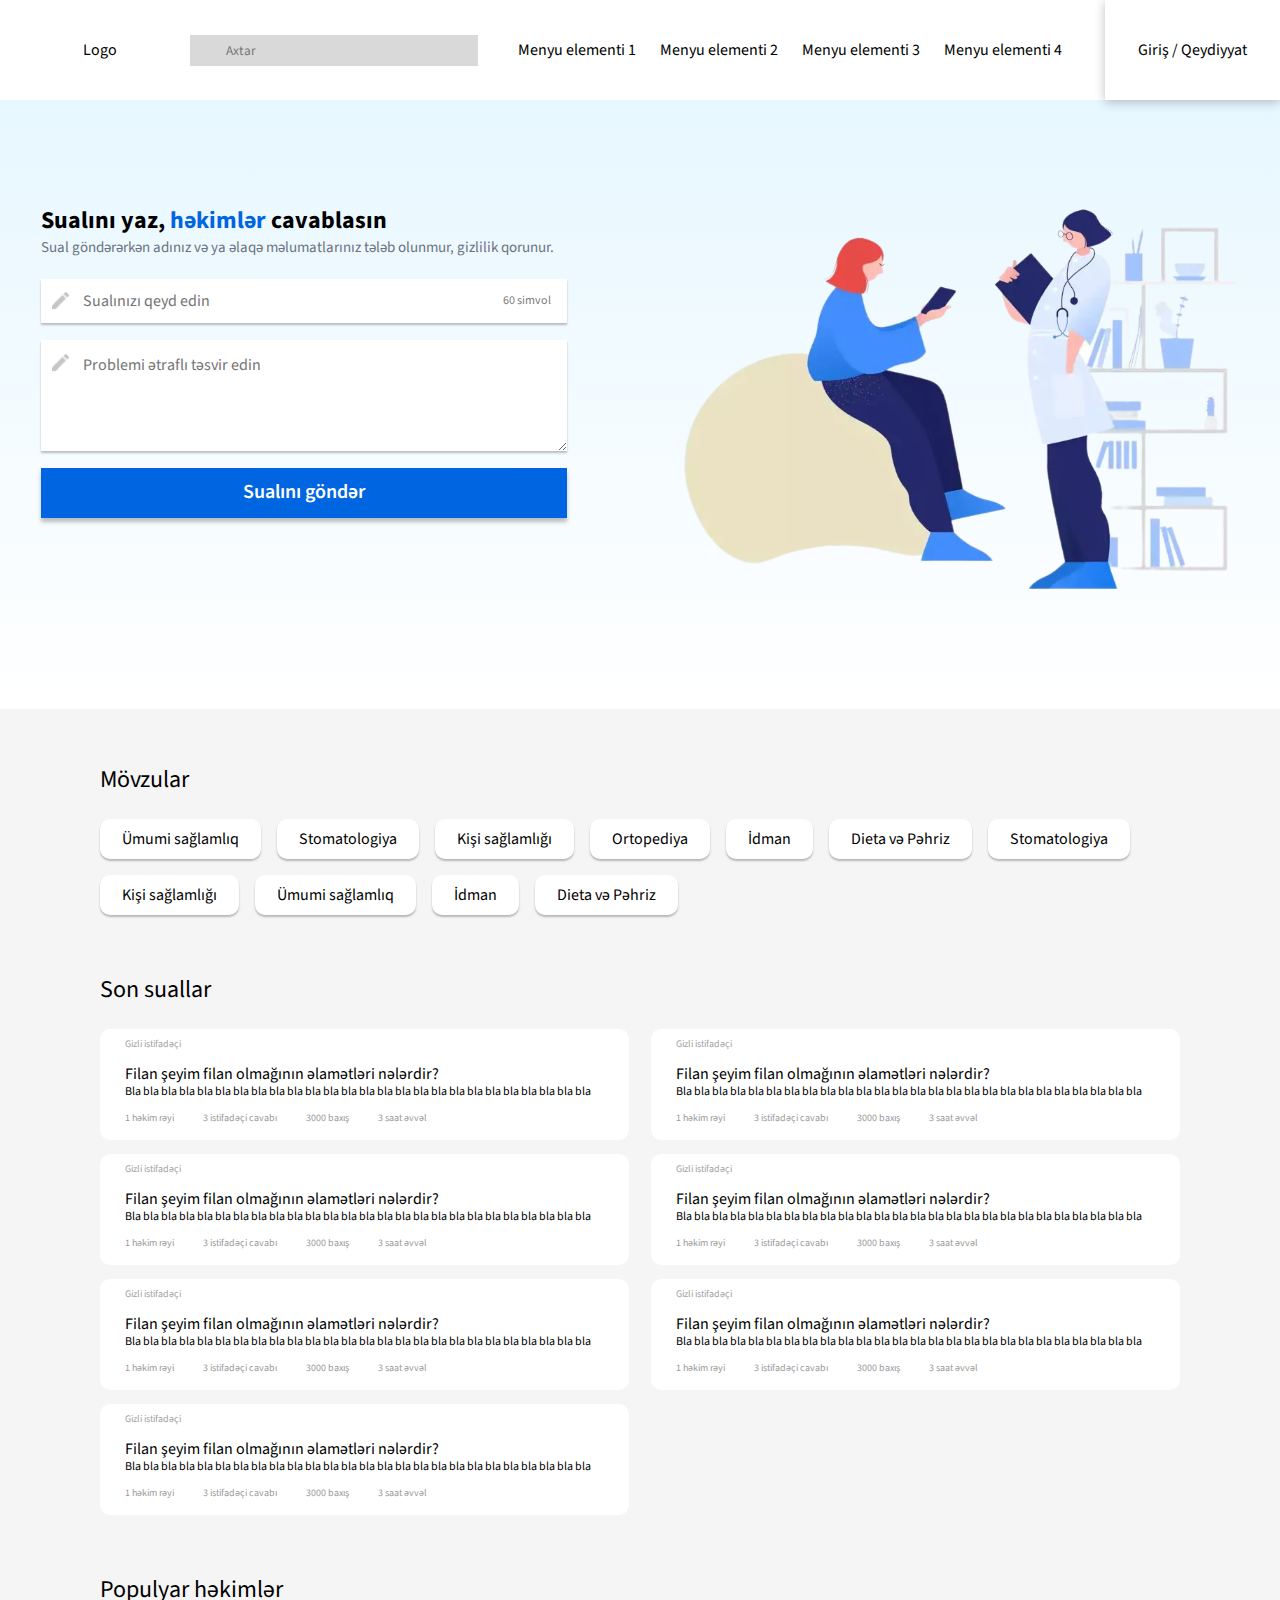
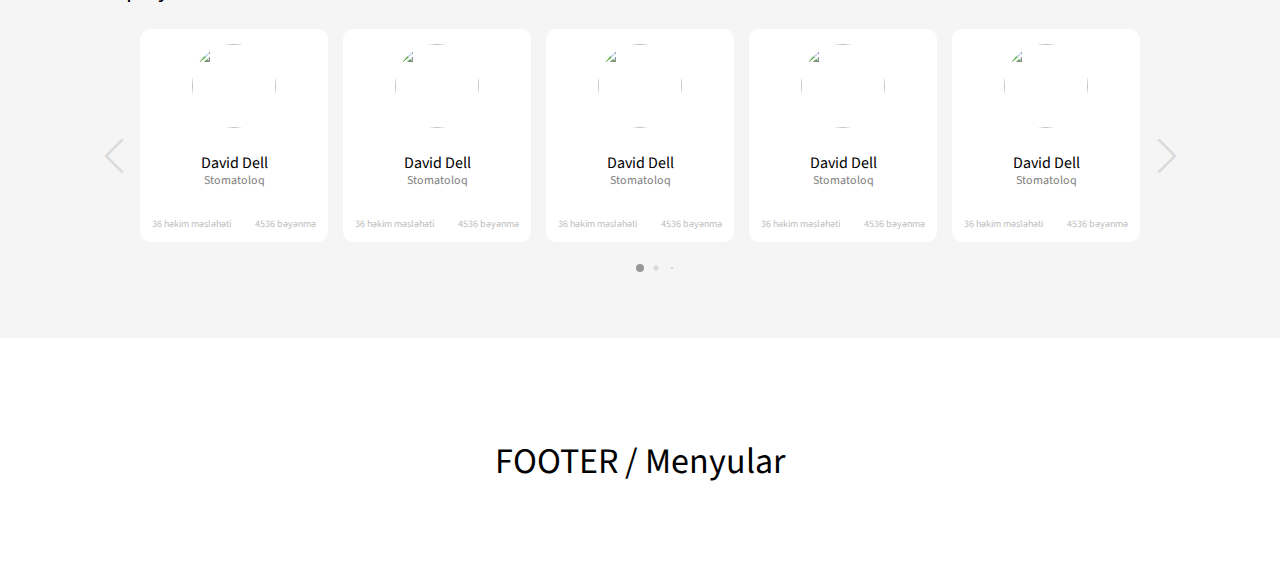
==== index.html @ e26870c1 "Create" ====
<!doctype html>
<html lang="az">
<head>
    <meta charset="UTF-8">
    <meta name="viewport"
          content="width=device-width, user-scalable=no, initial-scale=1.0, maximum-scale=1.0, minimum-scale=1.0">
    <meta http-equiv="X-UA-Compatible" content="ie=edge">
    <title>eHekim -Home Page</title>
    <link rel="stylesheet" href="/css/swiper-bundle.min.css">
    <link rel="stylesheet" href="/css/style.css">
</head>
<body>


<header>
    <div class="left">
        <div class="logo">Logo</div>
        <input type="search" placeholder="Axtar" >

        <div class="links">
            <a href="#">Menyu elementi 1</a>
            <a href="#">Menyu elementi 2</a>
            <a href="#">Menyu elementi 3</a>
            <a href="#">Menyu elementi 4</a>
        </div>



    </div>
    <div class="right">

        <a href="#">Giriş / Qeydiyyat</a>


    </div>

</header>
<main>
<div class="left">
    <div class="text">
        <h2>Sualını yaz, <span> həkimlər </span>
        cavablasın </h2>
        <p>Sual göndərərkən adınız və ya əlaqə məlumatlarınız tələb olunmur, gizlilik qorunur.</p>




</div>

        <form action="#" method="post">
            <input type="text"  placeholder="Sualınızı qeyd edin">
            <span>60 simvol</span>
            <div class="img">
                <img src="./img/pen.png" alt="pen" class="pen" >
            </div>

            <textarea placeholder="Problemi ətraflı təsvir edin"></textarea>
            <div class="img-text">
                <img src="./img/pen.png" alt="pen" class="pen" >
            </div>

            <input type="submit" value="Sualını göndər" >

        </form>



</div>

<div class="right">
    <img src="/img/cover.svg" alt="Background" >
</div>

</main>
<section>
    <article class="themes">
    <h5>Mövzular</h5>

    <div class="tags">
        <a href="#" class="tag">Ümumi sağlamlıq</a>
        <a href="#" class="tag">Stomatologiya</a>
        <a href="#" class="tag">Kişi sağlamlığı</a>
        <a href="#" class="tag">Ortopediya</a>
        <a href="#" class="tag">İdman</a>
        <a href="#" class="tag">Dieta və Pəhriz</a>
        <a href="#" class="tag">Stomatologiya</a>
        <a href="#" class="tag">Kişi sağlamlığı</a>
        <a href="#" class="tag">Ümumi sağlamlıq</a>
        <a href="#" class="tag">İdman</a>
        <a href="#" class="tag">Dieta və Pəhriz</a>

    </div>








    </article>
    <article class="final-questions">
        <h5>Son suallar</h5>
        <div class="question-carts">
    <div class="question-cart">
        <div class="author">
            Gizli istifadəçi
        </div>
        <a href="#" class="body">
            <h4>Filan şeyim filan olmağının əlamətləri nələrdir?</h4>
            <p>Bla bla bla bla bla bla bla bla bla bla bla bla bla bla bla bla bla bla bla bla bla bla bla bla bla bla</p>
        </a>
        <div class="footer">
            <span>1 həkim rəyi</span>
            <span>3 istifadəçi cavabı</span>
            <span>3000 baxış</span>
            <span>3 saat əvvəl</span>
        </div>


    </div>

            <div class="question-cart">
                <div class="author">
                    Gizli istifadəçi
                </div>
                <a href="#" class="body">
                    <h4>Filan şeyim filan olmağının əlamətləri nələrdir?</h4>
                    <p>Bla bla bla bla bla bla bla bla bla bla bla bla bla bla bla bla bla bla bla bla bla bla bla bla bla bla</p>
                </a>
                <div class="footer">
                    <span>1 həkim rəyi</span>
                    <span>3 istifadəçi cavabı</span>
                    <span>3000 baxış</span>
                    <span>3 saat əvvəl</span>
                </div>


            </div>
            <div class="question-cart">
                <div class="author">
                    Gizli istifadəçi
                </div>
                <a href="#" class="body">
                    <h4>Filan şeyim filan olmağının əlamətləri nələrdir?</h4>
                    <p>Bla bla bla bla bla bla bla bla bla bla bla bla bla bla bla bla bla bla bla bla bla bla bla bla bla bla</p>
                </a>
                <div class="footer">
                    <span>1 həkim rəyi</span>
                    <span>3 istifadəçi cavabı</span>
                    <span>3000 baxış</span>
                    <span>3 saat əvvəl</span>
                </div>


            </div>
            <div class="question-cart">
                <div class="author">
                    Gizli istifadəçi
                </div>
                <a href="#" class="body">
                    <h4>Filan şeyim filan olmağının əlamətləri nələrdir?</h4>
                    <p>Bla bla bla bla bla bla bla bla bla bla bla bla bla bla bla bla bla bla bla bla bla bla bla bla bla bla</p>
                </a>
                <div class="footer">
                    <span>1 həkim rəyi</span>
                    <span>3 istifadəçi cavabı</span>
                    <span>3000 baxış</span>
                    <span>3 saat əvvəl</span>
                </div>


            </div>
            <div class="question-cart">
                <div class="author">
                    Gizli istifadəçi
                </div>
                <a href="#" class="body">
                    <h4>Filan şeyim filan olmağının əlamətləri nələrdir?</h4>
                    <p>Bla bla bla bla bla bla bla bla bla bla bla bla bla bla bla bla bla bla bla bla bla bla bla bla bla bla</p>
                </a>
                <div class="footer">
                    <span>1 həkim rəyi</span>
                    <span>3 istifadəçi cavabı</span>
                    <span>3000 baxış</span>
                    <span>3 saat əvvəl</span>
                </div>


            </div>
            <div class="question-cart">
                <div class="author">
                    Gizli istifadəçi
                </div>
                <a href="#" class="body">
                    <h4>Filan şeyim filan olmağının əlamətləri nələrdir?</h4>
                    <p>Bla bla bla bla bla bla bla bla bla bla bla bla bla bla bla bla bla bla bla bla bla bla bla bla bla bla</p>
                </a>
                <div class="footer">
                    <span>1 həkim rəyi</span>
                    <span>3 istifadəçi cavabı</span>
                    <span>3000 baxış</span>
                    <span>3 saat əvvəl</span>
                </div>


            </div>
            <div class="question-cart">
                <div class="author">
                    Gizli istifadəçi
                </div>
                <a href="#" class="body">
                    <h4>Filan şeyim filan olmağının əlamətləri nələrdir?</h4>
                    <p>Bla bla bla bla bla bla bla bla bla bla bla bla bla bla bla bla bla bla bla bla bla bla bla bla bla bla</p>
                </a>
                <div class="footer">
                    <span>1 həkim rəyi</span>
                    <span>3 istifadəçi cavabı</span>
                    <span>3000 baxış</span>
                    <span>3 saat əvvəl</span>
                </div>


            </div>
</div>





    </article>
    <article class="popular-doctors">
        <h5>Populyar həkimlər</h5>

        <div class="popular-doctors-items">

            <div class="slide-container swiper">
                <div class="slide-content">
                    <div class="card-wrapper swiper-wrapper">
                        <a href="#" class="card swiper-slide">
                            <div class="image-content">

                                <div class="card-image">
                                    <img src="https://hips.hearstapps.com/hmg-prod/images/portrait-of-a-happy-young-doctor-in-his-clinic-royalty-free-image-1661432441.jpg?crop=0.66698xw:1xh;center,top&resize=1200:*" alt="" class="card-img">
                                </div>
                            </div>

                            <div class="card-content">
                                <h2 class="name">David Dell</h2>
                                <p class="description">Stomatoloq</p>

                            </div>

                            <div class="card-footer">
                                <span>36 həkim məsləhəti</span>
                                <span>4536 bəyənmə</span>

                            </div>

                    </a>
                        <a href="#" class="card swiper-slide">
                            <div class="image-content">

                                <div class="card-image">
                                    <img src="https://hips.hearstapps.com/hmg-prod/images/portrait-of-a-happy-young-doctor-in-his-clinic-royalty-free-image-1661432441.jpg?crop=0.66698xw:1xh;center,top&resize=1200:*" alt="" class="card-img">
                                </div>
                            </div>

                            <div class="card-content">
                                <h2 class="name">David Dell</h2>
                                <p class="description">Stomatoloq</p>

                            </div>

                            <div class="card-footer">
                                <span>36 həkim məsləhəti</span>
                                <span>4536 bəyənmə</span>

                            </div>

                        </a>
                        <a href="#" class="card swiper-slide">
                            <div class="image-content">

                                <div class="card-image">
                                    <img src="https://hips.hearstapps.com/hmg-prod/images/portrait-of-a-happy-young-doctor-in-his-clinic-royalty-free-image-1661432441.jpg?crop=0.66698xw:1xh;center,top&resize=1200:*" alt="" class="card-img">
                                </div>
                            </div>

                            <div class="card-content">
                                <h2 class="name">David Dell</h2>
                                <p class="description">Stomatoloq</p>

                            </div>

                            <div class="card-footer">
                                <span>36 həkim məsləhəti</span>
                                <span>4536 bəyənmə</span>

                            </div>

                        </a>
                        <a href="#" class="card swiper-slide">
                            <div class="image-content">

                                <div class="card-image">
                                    <img src="https://hips.hearstapps.com/hmg-prod/images/portrait-of-a-happy-young-doctor-in-his-clinic-royalty-free-image-1661432441.jpg?crop=0.66698xw:1xh;center,top&resize=1200:*" alt="" class="card-img">
                                </div>
                            </div>

                            <div class="card-content">
                                <h2 class="name">David Dell</h2>
                                <p class="description">Stomatoloq</p>

                            </div>

                            <div class="card-footer">
                                <span>36 həkim məsləhəti</span>
                                <span>4536 bəyənmə</span>

                            </div>

                        </a>
                        <a href="#" class="card swiper-slide">
                            <div class="image-content">

                                <div class="card-image">
                                    <img src="https://hips.hearstapps.com/hmg-prod/images/portrait-of-a-happy-young-doctor-in-his-clinic-royalty-free-image-1661432441.jpg?crop=0.66698xw:1xh;center,top&resize=1200:*" alt="" class="card-img">
                                </div>
                            </div>

                            <div class="card-content">
                                <h2 class="name">David Dell</h2>
                                <p class="description">Stomatoloq</p>

                            </div>

                            <div class="card-footer">
                                <span>36 həkim məsləhəti</span>
                                <span>4536 bəyənmə</span>

                            </div>

                        </a>
                        <a href="#" class="card swiper-slide">
                            <div class="image-content">

                                <div class="card-image">
                                    <img src="https://hips.hearstapps.com/hmg-prod/images/portrait-of-a-happy-young-doctor-in-his-clinic-royalty-free-image-1661432441.jpg?crop=0.66698xw:1xh;center,top&resize=1200:*" alt="" class="card-img">
                                </div>
                            </div>

                            <div class="card-content">
                                <h2 class="name">David Dell</h2>
                                <p class="description">Stomatoloq</p>

                            </div>

                            <div class="card-footer">
                                <span>36 həkim məsləhəti</span>
                                <span>4536 bəyənmə</span>

                            </div>

                        </a>
                        <a href="#" class="card swiper-slide">
                            <div class="image-content">

                                <div class="card-image">
                                    <img src="https://hips.hearstapps.com/hmg-prod/images/portrait-of-a-happy-young-doctor-in-his-clinic-royalty-free-image-1661432441.jpg?crop=0.66698xw:1xh;center,top&resize=1200:*" alt="" class="card-img">
                                </div>
                            </div>

                            <div class="card-content">
                                <h2 class="name">David Dell</h2>
                                <p class="description">Stomatoloq</p>

                            </div>

                            <div class="card-footer">
                                <span>36 həkim məsləhəti</span>
                                <span>4536 bəyənmə</span>

                            </div>

                        </a>
                        <a href="#" class="card swiper-slide">
                            <div class="image-content">

                                <div class="card-image">
                                    <img src="https://hips.hearstapps.com/hmg-prod/images/portrait-of-a-happy-young-doctor-in-his-clinic-royalty-free-image-1661432441.jpg?crop=0.66698xw:1xh;center,top&resize=1200:*" alt="" class="card-img">
                                </div>
                            </div>

                            <div class="card-content">
                                <h2 class="name">David Dell</h2>
                                <p class="description">Stomatoloq</p>

                            </div>

                            <div class="card-footer">
                                <span>36 həkim məsləhəti</span>
                                <span>4536 bəyənmə</span>

                            </div>

                        </a>
                        <a href="#" class="card swiper-slide">
                            <div class="image-content">

                                <div class="card-image">
                                    <img src="https://hips.hearstapps.com/hmg-prod/images/portrait-of-a-happy-young-doctor-in-his-clinic-royalty-free-image-1661432441.jpg?crop=0.66698xw:1xh;center,top&resize=1200:*" alt="" class="card-img">
                                </div>
                            </div>

                            <div class="card-content">
                                <h2 class="name">David Dell</h2>
                                <p class="description">Stomatoloq</p>

                            </div>

                            <div class="card-footer">
                                <span>36 həkim məsləhəti</span>
                                <span>4536 bəyənmə</span>

                            </div>

                        </a>
                        <a href="#" class="card swiper-slide">
                            <div class="image-content">

                                <div class="card-image">
                                    <img src="https://hips.hearstapps.com/hmg-prod/images/portrait-of-a-happy-young-doctor-in-his-clinic-royalty-free-image-1661432441.jpg?crop=0.66698xw:1xh;center,top&resize=1200:*" alt="" class="card-img">
                                </div>
                            </div>

                            <div class="card-content">
                                <h2 class="name">David Dell</h2>
                                <p class="description">Stomatoloq</p>

                            </div>

                            <div class="card-footer">
                                <span>36 həkim məsləhəti</span>
                                <span>4536 bəyənmə</span>

                            </div>

                        </a>


                    </div>

                <div class="swiper-button-next swiper-navBtn"></div>
                <div class="swiper-button-prev swiper-navBtn"></div>
                <div class="swiper-pagination"></div>
            </div>




        </div>

        </div>

    </article>
</section>
<footer>
    <h2>FOOTER / Menyular</h2>
</footer>








<!-- Swiper JS -->
<script src="js/swiper-bundle.min.js"></script>
<!-- JavaScript -->
<script src="js/script.js"></script>
</body>
</html>
---- css/style.css ----
@import url('https://fonts.googleapis.com/css2?family=Source+Sans+Pro:wght@400;600;700&display=swap');

*{
  margin: 0;
  padding: 0;
  box-sizing: border-box;
  font-family: 'Source Sans Pro', sans-serif;
  border: none;
  outline: none;
  text-decoration: none;
}
body{
  background:#F5F5F5 ;
  width: 100%;
  height: 100%;
}

/*Header*/

header{
  height: 100px;

  background: #FFFFFF;
  box-shadow: 0px 2px 10px rgba(0, 0, 0, 0.25);
  width: 100%;
  display: flex;
  justify-content: space-between;
  align-items: center;
}

header .left{
  width: calc(100% - 175px);
  height: 100%;
  display: flex;
  padding-left:50px;
  gap: 40px;
  align-items: center;

}

header .left  .logo{
  width: 100px;
  height: 100%;
  display: flex;
  justify-content: center;
  align-items: center;
}

header .left  input {
  width: 288px;
  height: 31px;
  background: #D9D9D9;
  text-indent: 36px;
  outline: none;
}

header .left .links{
  display: flex;
  gap: 24px;
  height: 100%;
  align-items: center;
}
header .left .links a{
  font-style: normal;
  font-weight: 400;
  font-size: 16px;
  line-height: 20px;
  text-decoration: none;
  color: #000000;

}

header .right{
  background: #FFFFFF;
  box-shadow: 0px 2px 10px rgba(0, 0, 0, 0.25);
  height: 100%;
  display: flex;
  justify-content: center;
  align-items: center;
  width: 175px;
  padding: 20px;

}
header .right a{
  text-decoration: none;
  color: #000000;
}



/*********************  Home Page Start  *********************/



/* Coverr */

main{
  width: 100%;
  height: 609px;
  background: linear-gradient(180deg, #E7F7FF 0%, #FFFFFF 100%);
  display: flex;
  align-items: center;
  justify-content: center;
  flex-direction: row;
  gap: 110px;
}

main .left{
  height: 404px;
  display: flex;
  flex-direction: column;
  width: 526px;
}

main .left text h2{
  font-style: normal;
  font-weight: 700;
  font-size: 48px;
  line-height: 60px;
  color: #111827;
}

main .left .text h2 span{
  color: #0065E0;
}
main .left .text p{
  font-weight: 400;
  font-size: 15px;
  line-height: 19px;
  color: #6B7280;
}


main .left form{
  width: 100%;
  display: flex;
  flex-direction: column;
  gap: 17px;
  margin-top: 22px;
  position: relative;

}

main .left form input[type="text"]{
  box-shadow: 0px 2px 2px rgba(0, 0, 0, 0.25);
  outline: none;
  text-indent: 42px;
  height: 44px;
  position: relative;
  font-weight: 400;
  font-size: 16px;
  line-height: 20px;
}

main .left form input[type="text"]:placeholder-shown{
  font-weight: 400;
  font-size: 16px;
  line-height: 20px;
  color: #CECECE;
}

main .left form input[type="text"] + span{
  height: 44px;
  display: flex;
  align-items: center;
  position: absolute;
  font-weight: 400;
  font-size: 12px;
  line-height: 15px;
  color: #7A7A7A;
  right: 16px;
  top: 0px;


}


main .left form  .img{

  height: 44px;
  display: flex;
  align-items: center;
  position: absolute;
  left: 11px;
  top: 0px;

}main .left form  .img-text{

   height: 44px;
   display: flex;
   align-items: center;
   position: absolute;
   left: 11px;
   top: 62px;

 }



main .left form  img{

  width: 18px !important;
  height: 18px !important;


}


main .left form textarea{
  width: 100%;
  height: 111px;
  background: #FFFFFF;
  box-shadow: 0px 2px 2px rgba(0, 0, 0, 0.25);
  padding: 15px 42px;
  font-weight: 400;
  font-size: 16px;
  line-height: 20px;
}

main .left form textarea:placeholder-shown{
  font-weight: 400;
  font-size: 16px;
  line-height: 20px;
  color: #CECECE;
}

main .left form  input[type="submit"]{
  background: #0065E0;
  box-shadow: 0px 4px 4px rgba(0, 0, 0, 0.25);
  height: 50px;
  font-weight: 600;
  font-size: 20px;
  line-height: 25px;
  color: #FFFFFF;
  cursor: pointer;
}

main .left form  input[type="submit"]:hover{
  background: #054da5;

}




/*Sections*/

section{
  padding: 56px 100px;
  background: #F5F5F5;
  display: flex;
  flex-direction: column;
  gap: 60px;
}



/*Themes*/

section  article.themes {
  width: 100%;
  display: flex;
  flex-direction: column;
  gap: 24px;

}

section  article.themes h5{
  font-weight: 400;
  font-size: 24px;
  line-height: 30px;
  color: #000000;
}


section  article.themes .tags{
  width: 100%;
  display: flex;
  gap: 16px;
  flex-wrap: wrap;

}

section  article.themes .tags .tag{
  background: #FFFFFF;
  box-shadow: 0px 2px 2px rgba(0, 0, 0, 0.25);
  border-radius: 10px;
  display: flex;
  justify-content: center;
  align-items: center;
  font-weight: 400;
  font-size: 16px;
  line-height: 20px;
  color: #000000;
  padding: 10px 22px;
  cursor: pointer;
  text-decoration: none;
}


section  article.themes .tags .tag:hover{
  background: #f3f3f3;

}


/*Final questions*/

section  article.final-questions {
  width: 100%;
  display: flex;
  flex-direction: column;
  gap: 24px;


}

section  article.final-questions h5{
  font-weight: 400;
  font-size: 24px;
  line-height: 30px;
  color: #000000;
}

section  article.final-questions .question-carts{
  width: 100%;
  display: flex;
  flex-wrap: wrap;
  justify-content: space-between;
  gap: 14px;

}

section  article.final-questions .question-carts .question-cart{

  background: #FFFFFF;
  border-radius: 10px;
  width: 49%;
  padding: 9px 25px 15px 25px;
  display: flex;
  flex-direction: column;
  gap: 13px;
}

section  article.final-questions .question-carts .question-cart .author{
  font-weight: 400;
  font-size: 10px;
  line-height: 13px;
  color: #A2A2A2;
}
section  article.final-questions .question-carts .question-cart a{
  text-decoration: none;

}
section  article.final-questions .question-carts .question-cart a.body h4{
  font-weight: 400;
  font-size: 16px;
  line-height: 20px;
  color: #000000;
}

section  article.final-questions .question-carts .question-cart .body p{
  font-style: normal;
  font-weight: 400;
  font-size: 12px;
  line-height: 15px;
  color: #000000;

}

section  article.final-questions .question-carts .question-cart  .footer{
  display: flex;
  gap: 29px;
  width: 100%;
  align-items: center;
}

section  article.final-questions .question-carts .question-cart .footer span{
  font-weight: 400;
  font-size: 10px;
  line-height: 13px;
  /* identical to box height */


  color: #9A9A9A;
}



/*Popular doctors section*/

section  article.popular-doctors{
  width: 100%;
  display: flex;
  flex-direction: column;
  gap: 24px;

}


section  article.popular-doctors h5{
  font-weight: 400;
  font-size: 24px;
  line-height: 30px;
  color: #000000;
}


/*Popular doctors slide*/
.slide-container{
  max-width: 100%;
  width: 100%;
  padding: 0 0 40px 0;
}
.slide-content{
  margin: 0 40px;
  overflow: hidden;
  border-radius: 10px;
}
.card{
  border-radius: 10px;
  background-color: #FFF;
  text-decoration: none;
  height: 213px;
}
.image-content,
.card-content{
  display: flex;
  flex-direction: column;
  align-items: center;
  padding: 10px 14px;
}
.image-content{
  position: relative;
  row-gap: 5px;
  padding: 12px 0;
}
.card-footer{
  width: 100%;
  display: flex;
  justify-content: space-between;

  margin-top: 10px;
  padding: 10px 12px;
}
.card-footer span{
  font-style: normal;
  font-weight: 400;
  font-size: 10px;
  line-height: 13px;
  color: #BDBDBD;
}
.card-image{
  position: relative;
  height: 90px;
  width: 90px;
  border-radius: 50%;
  background: #FFF;
  padding: 3px;
}
.card-image .card-img{
  height: 100%;
  width: 100%;
  object-fit: cover;
  border-radius: 50%;

}
.name{
  font-weight: 400;
  font-size: 16px;
  line-height: 20px;
  color: #000000;
}
.description{
  font-weight: 400;
  font-size: 12px;
  line-height: 15px;
  color: #7D7D7D;
}
.swiper-navBtn{
  color: #D9D9D9;
  transition: color 0.3s ease;
}
.swiper-navBtn:hover{
  color: #aeacac;
}
.swiper-navBtn::before,
.swiper-navBtn::after{
  font-size: 35px;
}
.swiper-button-next{
  right: 0px;
}
.swiper-button-prev{
  left: 0;
}
.swiper-pagination-bullet{
  background-color: #D9D9D9;
  opacity: 1;
}
.swiper-pagination-bullet-active{
  background-color: #999797;
}

/*********************  Home Page End  *********************/





/*********************  Category Page Start  *********************/

.health-description{
  width: 100%;
  background: #fff;
  margin-top: 10px;
  padding: 37px 63px;
  margin-bottom: 33px;
}
.health-description h2{
  font-style: normal;
  font-weight: 400;
  font-size: 20px;
  line-height: 25px;
  color: #000000;
}

.health-description p{
  font-weight: 400;
  font-size: 14px;
  line-height: 18px;
  color: #000000;
}


section.category-body{
  width: 100%;
  padding: 0 36px;
  display: flex;
  flex-direction: row;
  gap: 32px;
  margin-bottom: 50px;

}

section.category-body section.category-main{
  width: calc(100% - 400px);
  display: flex;
  flex-direction: column;
  gap: 14px;
  justify-content: flex-start;
  background: #F5F5F5;
  padding: 0;



}

section.category-body section.category-main .send-question{
  width: 100%;
  background: #fff;
  border-radius: 10px;
  padding: 8px;
  height: 50px;


}

section.category-body section.category-main .send-question  a{
  display: flex;
  align-items: center;
  flex-direction: row;
  width: 100%;
  height: 100%;
  background: #EDEDED;
  font-weight: 400;
  font-size: 12px;
  line-height: 15px;
  color: #A7A7A7;
  text-decoration: none;
}

section.category-body section.category-main a{
  background: #FFFFFF;
  border-radius: 10px;
  display: flex;
  flex-direction: column;
  padding: 15px 25px;
  width: 100%;
  justify-content: space-between;
  gap: 13px;
}

section.category-body section.category-main a span{
  font-style: normal;
  font-weight: 400;
  font-size: 10px;
  line-height: 13px;
  color: #A2A2A2;
}
section.category-body section.category-main a .article-content{
  display: flex;
  flex-direction: column;
  gap: 3px;
}

section.category-body section.category-main a .article-content h3{
  font-style: normal;
  font-weight: 400;
  font-size: 16px;
  line-height: 20px;
  color: #000000;
}
section.category-body section.category-main a .article-content p{
  font-style: normal;
  font-weight: 400;
  font-size: 12px;
  line-height: 15px;
  color: #000000;
}


section.category-body  section.category-main .main-pagination{
  width: 100%;
  display: flex;
  justify-content: center;
  gap: 7px;
}
section.category-body  section.category-main .main-pagination a{
  width: 30px;
  height: 30px;
  display: flex;
  justify-content: center;
  align-items: center;
  background: #fff;
  font-weight: 400;
  font-size: 12px;
  line-height: 15px;
  color: #000000;
  border-radius: 0;
  padding: 8px;

}
section.category-body  section.category-main .main-pagination a.active{
  background: #a2a2a2;
  color: #fff;
}


section.category-body aside{
  width: 400px;
  height: 100%;
  display: flex;
  flex-direction: column;
  gap: 15px;
}
section.category-body aside section.categories {
  width: 100%;
  background: #fff;
  border: 10px;
  padding:13px 45px ;
  display: flex;
  flex-direction: column;
  gap: 15px;
}
section.category-body aside section.categories hr{
  border-top: 1px solid #C9C9C9;

}
section.category-body aside section.categories h5{
  font-style: normal;
  font-weight: 400;
  font-size: 20px;
  line-height: 25px;
  color: #000000;
}
section.category-body aside section.categories ul li{
  list-style-type: none;
  margin: 10px 0;

}
section.category-body aside section.categories ul li.active{
  padding-left: 15px;


}
section.category-body aside section.categories ul li.active a{
 font-weight: 500;
  color: #0152B1;
}
section.category-body aside section.categories ul li.active a::before{
  content: ">";
}
section.category-body aside section.categories ul li a{
  color: #000;

}
section.category-body aside section.banner{
  width: 100%;
  height: 229px;
  background: #FFFFFF;
  border-radius: 10px;
  display: flex;
  justify-content: center;
  align-items: center;
}
section.category-body aside section.banner h3{
  font-style: normal;
  font-weight: 400;
  font-size: 20px;
  line-height: 25px;
  color: #000000;

}

section.category-body aside section.doctors-of-category {
  width: 100%;
  background: #fff;
  border: 10px;
  padding:13px 45px ;
  display: flex;
  flex-direction: column;
  gap: 15px;
}
section.category-body aside section.doctors-of-category hr{
  border-top: 1px solid #C9C9C9;

}
section.category-body aside section.doctors-of-category h5{
  font-style: normal;
  font-weight: 400;
  font-size: 20px;
  line-height: 25px;
  color: #000000;
}
section.category-body aside section.doctors-of-category  .doctors-lists{
  width: 100%;
  display: flex;
  flex-direction: column;
  gap: 5px;
}
section.category-body aside section.doctors-of-category  .doctors-lists a.doctor-item{
  width: 100%;
  display: flex;
  flex-direction: row;
  height: 50px;
  align-items: center;
  gap: 10px;
}

section.category-body aside section.doctors-of-category  .doctors-lists a.doctor-item img.doctor-img {
width: 40px;
  height: 40px;
  object-fit: cover;
  border-radius: 50%;

}

section.category-body aside section.doctors-of-category  .doctors-lists a.doctor-item .doctor-description {
display: flex;
  flex-direction: column;

}

section.category-body aside section.doctors-of-category  .doctors-lists a.doctor-item .doctor-description h5 {
font-size: 16px;
  font-weight: 600;
  color: #000;
}

section.category-body aside section.doctors-of-category  .doctors-lists a.doctor-item .doctor-description span {
  font-size: 14px;
  font-weight: 400;
  color: #A2A2A2;
}

section.category-body aside section.doctors-of-category  .doctors-lists a.doctor-item  span.like-count {
  font-weight: 400;
  font-size: 10px;
  line-height: 13px;
  color: #000000;
  margin-left: 40px;

}
#tag-result{
  font-weight: 400;
  font-size: 20px;
  line-height: 25px;

  color: #000000;
  margin-bottom: 16px;
}

/*********************  Category Page End  *********************/





/*********************  Login Page Start  *********************/

.login-body{
  width: 100%;
  display: flex;
  flex-direction: row;
  gap: 34px;
  justify-content: center;
  margin: 70px 0;
}
.login-body section {
  background: #FFFFFF;
  border-radius: 10px;
  padding: 55px;
  width: 586px;


}
.login-body section form {
  width: 100%;
  display: flex;
  flex-direction: column;

}
.login-body section form h2 {
  font-style: normal;
  font-weight: 400;
  font-size: 32px;
  line-height: 40px;
margin-bottom: 46px;
  color: #000000;

}

.login-body section form input {
  background: #D9D9D9;
  width: 100%;
  height: 57px;
  color: #000;
  text-indent: 38px;
  margin-bottom: 17px;
  font-weight: 400;
  font-size: 24px;
  line-height: 40px;

}
.login-body section form input:placeholder-shown{
  color: #000;
  font-weight: 400;
  font-size: 24px;
  line-height: 40px;

}

.login-body section a{

  font-weight: 400;
  font-size: 20px;
  line-height: 25px;
text-align: center;
  color: #000000;

}
/*********************  Login Page End  *********************/




/*********************  Register Page Start  *********************/
section.after-question{
  width: 100%;
  display: flex;
  flex-direction: column;
  padding: 70px;
}

section.after-question .information h2{
  font-weight: 400;
  font-size: 40px;
  line-height: 50px;
  color: #000000;

}
section.after-question .information p{
  font-weight: 400;
  font-size: 20px;
  line-height: 30px;

  color: #000000;

}

section.after-question .register{
  display: flex;
  width: 100%;
  justify-content: space-between;
  gap: 16px;

}

section.after-question .left,section.after-question .right{
  border-radius: 10px;
  background: #D9D9D9;
}

section.after-question .left{
  width: calc(100% - 370px);

  display: flex;
  flex-direction: column;
  padding: 56px;
}
section.after-question .right{
  width: 370px;

  display: flex;
  flex-direction: row;
  justify-content: center;
  align-items: center;
}
section.after-question .right {
  font-style: normal;
  font-weight: 400;
  font-size: 30px;
  line-height: 50px;
  color: #000000;

}

section.after-question .left .top{
  width: 100%;
  display: flex;
  gap: 100px;
  margin-bottom: 55px;

}

section.after-question .left .top a{
  font-weight: 400;
  font-size: 32px;
  line-height: 40px;
  color: #000000;

}

section.after-question .left .top a.active{
  border-bottom: 3px solid #000;
}

section.after-question .left form{
  width: 100%;
  display: flex;
  flex-direction: column;
  gap: 17px;
}

section.after-question .left form input{
  width: 100%;
  height: 57px;
  color: #000;
  text-indent: 27px;
  font-size: 32px;
  line-height: 40px;

}

section.after-question .left form input:placeholder-shown{

  color: #000;
  text-indent: 27px;
  font-size: 32px;
  line-height: 40px;

}
section.after-question .left form select{
  width: 100%;
  height: 57px;
  font-size: 32px;
  line-height: 40px;
  padding:0 27px;

}
section.after-question .left input[type="submit"]{
  background: #2EE700;
  color: #fff;
  height: 70px;
  cursor: pointer;
}



  /*********************  Register Page End  *********************/




/*Footer */
footer{
  width: 100%;
  height: 246px;
  background: #fff;
  display: flex;
  justify-content: center;
  align-items: center;

}
footer h2{
  font-weight: 400;
  font-size: 36px;
  line-height: 45px;
  color: #000000;

}






/*Responsive*/
@media screen and (max-width: 768px) {
  .slide-content{
    margin: 0 10px;
  }

  .swiper-navBtn{
    display: none;
  }


  section.category-body{
    width: 100%;
    padding: 0 36px;
    display: flex;
    flex-direction: column;
    gap: 32px;
    margin-bottom: 50px;

  }

  section.category-body section.category-main{
    width: 100%;




  }
  section.category-body aside{
    width: 100%;

  }
  .login-body{
    width: 100%;
    display: flex;
    flex-direction: column;
    gap: 34px;
    justify-content: center !important;
    padding: 24px;

  }

  .login-body section {
    background: #FFFFFF;
    border-radius: 10px;
    padding: 24px;
    width: 100%;


  }
}
@media  only screen and (max-width:992px){
  main{
    padding: 12px;
    height: 500px;
  }
  main .right{
    display: none;
  }

  header .left .links,header .left input{
    display: none;

  }




  section{
    padding: 56px 12px;
    background: #F5F5F5;
    display: flex;
    flex-direction: column;
    gap: 50px;
  }

  section  article.final-questions .question-carts .question-cart{

    background: #FFFFFF;
    border-radius: 10px;
    width: 100%;
    padding: 9px 25px 15px 25px;
    display: flex;
    flex-direction: column;
    gap: 13px;
  }

  .login-body{

    padding: 24px;

  }
}
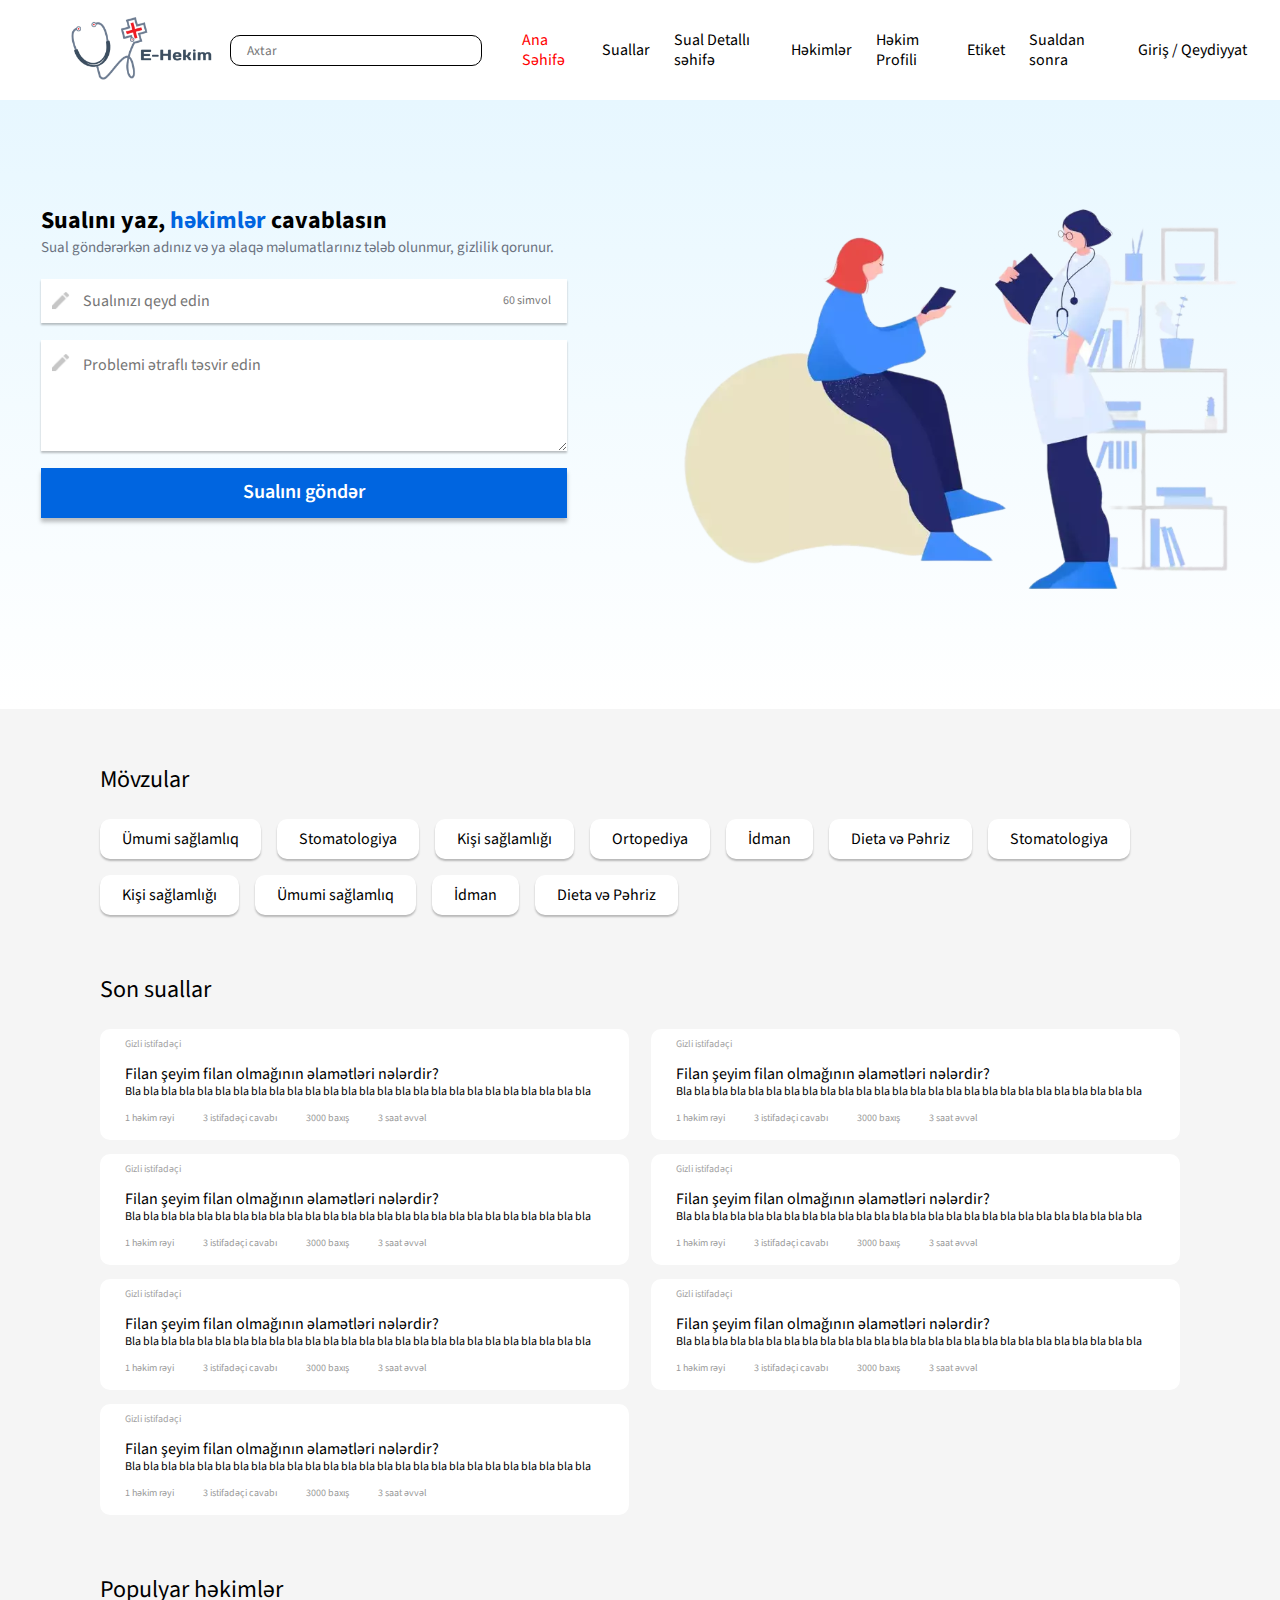
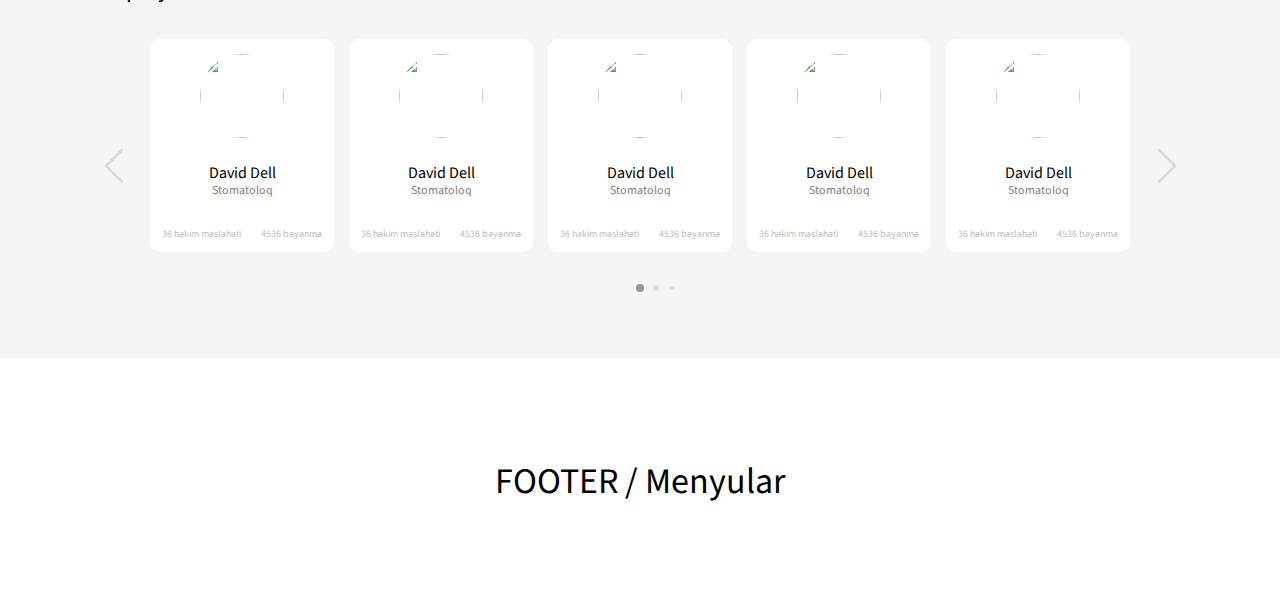
==== commit 8a423616: "Created doctor-catalog.html" ====
--- a/index.html
+++ b/index.html
@@ -6,30 +6,34 @@
           content="width=device-width, user-scalable=no, initial-scale=1.0, maximum-scale=1.0, minimum-scale=1.0">
     <meta http-equiv="X-UA-Compatible" content="ie=edge">
     <title>eHekim -Home Page</title>
-    <link rel="stylesheet" href="/css/swiper-bundle.min.css">
-    <link rel="stylesheet" href="/css/style.css">
+    <link rel="stylesheet" href="./css/swiper-bundle.min.css">
+    <link rel="stylesheet" href="./css/style.css">
 </head>
 <body>
 
 
 <header>
     <div class="left">
-        <div class="logo">Logo</div>
-        <input type="search" placeholder="Axtar" >
+        <div class="logo">
+            <img src="./img/logo1.png" alt="">
+        </div>
+        <input placeholder="Axtar" type="search">
 
         <div class="links">
-            <a href="#">Menyu elementi 1</a>
-            <a href="#">Menyu elementi 2</a>
-            <a href="#">Menyu elementi 3</a>
-            <a href="#">Menyu elementi 4</a>
-        </div>
-
+            <a href="./index.html" class="red">Ana Səhifə</a>
+            <a href="./category.html">Suallar</a>
+            <a href="./question-detail.html">Sual Detallı səhifə</a>
+            <a href="./doctor-catalog.html" >Həkimlər</a>
+            <a href="./doctor-detail.html" >Həkim Profili</a>
+            <a href="./tag.html">Etiket</a>
+            <a href="./question.html">Sualdan sonra</a>
+        </div>
 
 
     </div>
     <div class="right">
 
-        <a href="#">Giriş / Qeydiyyat</a>
+        <a href="./login.html">Giriş / Qeydiyyat</a>
 
 
     </div>
@@ -68,7 +72,7 @@
 </div>
 
 <div class="right">
-    <img src="/img/cover.svg" alt="Background" >
+    <img src="./img/cover.svg" alt="Background" >
 </div>
 
 </main>
@@ -477,9 +481,9 @@
 
 
 <!-- Swiper JS -->
-<script src="js/swiper-bundle.min.js"></script>
+<script src="./js/swiper-bundle.min.js"></script>
 <!-- JavaScript -->
-<script src="js/script.js"></script>
+<script src="./js/script.js"></script>
 </body>
 </html>
 
--- a/css/style.css
+++ b/css/style.css
@@ -1,1114 +1,1984 @@
 @import url('https://fonts.googleapis.com/css2?family=Source+Sans+Pro:wght@400;600;700&display=swap');
 
-*{
-  margin: 0;
-  padding: 0;
-  box-sizing: border-box;
-  font-family: 'Source Sans Pro', sans-serif;
-  border: none;
-  outline: none;
-  text-decoration: none;
-}
-body{
-  background:#F5F5F5 ;
-  width: 100%;
-  height: 100%;
+* {
+    margin: 0;
+    padding: 0;
+    box-sizing: border-box;
+    font-family: 'Source Sans Pro', sans-serif;
+    border: none;
+    outline: none;
+    text-decoration: none;
+}
+
+body {
+    background: #F5F5F5;
+    width: 100%;
+    height: 100%;
 }
 
 /*Header*/
 
-header{
-  height: 100px;
-
-  background: #FFFFFF;
-  box-shadow: 0px 2px 10px rgba(0, 0, 0, 0.25);
-  width: 100%;
-  display: flex;
-  justify-content: space-between;
-  align-items: center;
-}
-
-header .left{
-  width: calc(100% - 175px);
-  height: 100%;
-  display: flex;
-  padding-left:50px;
-  gap: 40px;
-  align-items: center;
-
-}
-
-header .left  .logo{
-  width: 100px;
-  height: 100%;
-  display: flex;
-  justify-content: center;
-  align-items: center;
-}
-
-header .left  input {
-  width: 288px;
-  height: 31px;
-  background: #D9D9D9;
-  text-indent: 36px;
-  outline: none;
-}
-
-header .left .links{
-  display: flex;
-  gap: 24px;
-  height: 100%;
-  align-items: center;
-}
-header .left .links a{
-  font-style: normal;
-  font-weight: 400;
-  font-size: 16px;
-  line-height: 20px;
-  text-decoration: none;
-  color: #000000;
-
-}
-
-header .right{
-  background: #FFFFFF;
-  box-shadow: 0px 2px 10px rgba(0, 0, 0, 0.25);
-  height: 100%;
-  display: flex;
-  justify-content: center;
-  align-items: center;
-  width: 175px;
-  padding: 20px;
-
-}
-header .right a{
-  text-decoration: none;
-  color: #000000;
-}
-
-
+header {
+    height: 100px;
+
+    background: #FFFFFF;
+    box-shadow: 0px 2px 10px rgba(0, 0, 0, 0.25);
+    width: 100%;
+    display: flex;
+    justify-content: space-between;
+    align-items: center;
+}
+
+header .left {
+    width: calc(100% - 175px);
+    height: 100%;
+    display: flex;
+    padding-left: 90px;
+    gap: 40px;
+    align-items: center;
+
+}
+
+header .left .logo {
+    width: 100px;
+    height: 100%;
+    display: flex;
+    justify-content: center;
+    align-items: center;
+}
+
+header .left .logo img {
+    width: 150px;
+}
+
+header .left input {
+    width: 288px;
+    height: 31px;
+    background: #fff;
+    text-indent: 16px;
+    outline: none;
+    border-radius: 10px;
+    border: 1px solid black;
+}
+
+header .left .links {
+    display: flex;
+    gap: 24px;
+    height: 100%;
+    align-items: center;
+}
+
+header .left .links a {
+    font-style: normal;
+    font-weight: 400;
+    font-size: 16px;
+    line-height: 20px;
+    text-decoration: none;
+    color: #000000;
+
+}
+
+header .left .links a.red {
+    color: red;
+}
+
+header .left .links a:hover {
+    text-decoration: underline;
+}
+
+header .right {
+    background: #FFFFFF;
+    height: 100%;
+    display: flex;
+    justify-content: center;
+    align-items: center;
+    width: 175px;
+    padding: 20px;
+
+}
+
+header .right a {
+    text-decoration: none;
+    color: #000000;
+}
+
+header .right a:hover {
+    text-decoration: underline;
+}
 
 /*********************  Home Page Start  *********************/
 
 
-
 /* Coverr */
 
-main{
-  width: 100%;
-  height: 609px;
-  background: linear-gradient(180deg, #E7F7FF 0%, #FFFFFF 100%);
-  display: flex;
-  align-items: center;
-  justify-content: center;
-  flex-direction: row;
-  gap: 110px;
-}
-
-main .left{
-  height: 404px;
-  display: flex;
-  flex-direction: column;
-  width: 526px;
-}
-
-main .left text h2{
-  font-style: normal;
-  font-weight: 700;
-  font-size: 48px;
-  line-height: 60px;
-  color: #111827;
-}
-
-main .left .text h2 span{
-  color: #0065E0;
-}
-main .left .text p{
-  font-weight: 400;
-  font-size: 15px;
-  line-height: 19px;
-  color: #6B7280;
-}
-
-
-main .left form{
-  width: 100%;
-  display: flex;
-  flex-direction: column;
-  gap: 17px;
-  margin-top: 22px;
-  position: relative;
-
-}
-
-main .left form input[type="text"]{
-  box-shadow: 0px 2px 2px rgba(0, 0, 0, 0.25);
-  outline: none;
-  text-indent: 42px;
-  height: 44px;
-  position: relative;
-  font-weight: 400;
-  font-size: 16px;
-  line-height: 20px;
-}
-
-main .left form input[type="text"]:placeholder-shown{
-  font-weight: 400;
-  font-size: 16px;
-  line-height: 20px;
-  color: #CECECE;
-}
-
-main .left form input[type="text"] + span{
-  height: 44px;
-  display: flex;
-  align-items: center;
-  position: absolute;
-  font-weight: 400;
-  font-size: 12px;
-  line-height: 15px;
-  color: #7A7A7A;
-  right: 16px;
-  top: 0px;
-
-
-}
-
-
-main .left form  .img{
-
-  height: 44px;
-  display: flex;
-  align-items: center;
-  position: absolute;
-  left: 11px;
-  top: 0px;
-
-}main .left form  .img-text{
-
-   height: 44px;
-   display: flex;
-   align-items: center;
-   position: absolute;
-   left: 11px;
-   top: 62px;
-
- }
-
-
-
-main .left form  img{
-
-  width: 18px !important;
-  height: 18px !important;
-
-
-}
-
-
-main .left form textarea{
-  width: 100%;
-  height: 111px;
-  background: #FFFFFF;
-  box-shadow: 0px 2px 2px rgba(0, 0, 0, 0.25);
-  padding: 15px 42px;
-  font-weight: 400;
-  font-size: 16px;
-  line-height: 20px;
-}
-
-main .left form textarea:placeholder-shown{
-  font-weight: 400;
-  font-size: 16px;
-  line-height: 20px;
-  color: #CECECE;
-}
-
-main .left form  input[type="submit"]{
-  background: #0065E0;
-  box-shadow: 0px 4px 4px rgba(0, 0, 0, 0.25);
-  height: 50px;
-  font-weight: 600;
-  font-size: 20px;
-  line-height: 25px;
-  color: #FFFFFF;
-  cursor: pointer;
-}
-
-main .left form  input[type="submit"]:hover{
-  background: #054da5;
-
-}
-
-
+main {
+    width: 100%;
+    height: 609px;
+    background: linear-gradient(180deg, #E7F7FF 0%, #FFFFFF 100%);
+    display: flex;
+    align-items: center;
+    justify-content: center;
+    flex-direction: row;
+    gap: 110px;
+}
+
+main .left {
+    height: 404px;
+    display: flex;
+    flex-direction: column;
+    width: 526px;
+}
+
+main .left text h2 {
+    font-style: normal;
+    font-weight: 700;
+    font-size: 48px;
+    line-height: 60px;
+    color: #111827;
+}
+
+main .left .text h2 span {
+    color: #0065E0;
+}
+
+main .left .text p {
+    font-weight: 400;
+    font-size: 15px;
+    line-height: 19px;
+    color: #6B7280;
+}
+
+
+main .left form {
+    width: 100%;
+    display: flex;
+    flex-direction: column;
+    gap: 17px;
+    margin-top: 22px;
+    position: relative;
+
+}
+
+main .left form input[type="text"] {
+    box-shadow: 0px 2px 2px rgba(0, 0, 0, 0.25);
+    outline: none;
+    text-indent: 42px;
+    height: 44px;
+    position: relative;
+    font-weight: 400;
+    font-size: 16px;
+    line-height: 20px;
+}
+
+main .left form input[type="text"]:placeholder-shown {
+    font-weight: 400;
+    font-size: 16px;
+    line-height: 20px;
+    color: #CECECE;
+}
+
+main .left form input[type="text"] + span {
+    height: 44px;
+    display: flex;
+    align-items: center;
+    position: absolute;
+    font-weight: 400;
+    font-size: 12px;
+    line-height: 15px;
+    color: #7A7A7A;
+    right: 16px;
+    top: 0px;
+
+
+}
+
+
+main .left form .img {
+
+    height: 44px;
+    display: flex;
+    align-items: center;
+    position: absolute;
+    left: 11px;
+    top: 0px;
+
+}
+
+main .left form .img-text {
+
+    height: 44px;
+    display: flex;
+    align-items: center;
+    position: absolute;
+    left: 11px;
+    top: 62px;
+
+}
+
+
+main .left form img {
+
+    width: 18px !important;
+    height: 18px !important;
+
+
+}
+
+
+main .left form textarea {
+    width: 100%;
+    height: 111px;
+    background: #FFFFFF;
+    box-shadow: 0px 2px 2px rgba(0, 0, 0, 0.25);
+    padding: 15px 42px;
+    font-weight: 400;
+    font-size: 16px;
+    line-height: 20px;
+}
+
+main .left form textarea:placeholder-shown {
+    font-weight: 400;
+    font-size: 16px;
+    line-height: 20px;
+    color: #CECECE;
+}
+
+main .left form input[type="submit"] {
+    background: #0065E0;
+    box-shadow: 0px 4px 4px rgba(0, 0, 0, 0.25);
+    height: 50px;
+    font-weight: 600;
+    font-size: 20px;
+    line-height: 25px;
+    color: #FFFFFF;
+    cursor: pointer;
+}
+
+main .left form input[type="submit"]:hover {
+    background: #054da5;
+
+}
 
 
 /*Sections*/
 
-section{
-  padding: 56px 100px;
-  background: #F5F5F5;
-  display: flex;
-  flex-direction: column;
-  gap: 60px;
-}
-
+section {
+    padding: 56px 100px;
+    background: #F5F5F5;
+    display: flex;
+    flex-direction: column;
+    gap: 60px;
+}
 
 
 /*Themes*/
 
-section  article.themes {
-  width: 100%;
-  display: flex;
-  flex-direction: column;
-  gap: 24px;
-
-}
-
-section  article.themes h5{
-  font-weight: 400;
-  font-size: 24px;
-  line-height: 30px;
-  color: #000000;
-}
-
-
-section  article.themes .tags{
-  width: 100%;
-  display: flex;
-  gap: 16px;
-  flex-wrap: wrap;
-
-}
-
-section  article.themes .tags .tag{
-  background: #FFFFFF;
-  box-shadow: 0px 2px 2px rgba(0, 0, 0, 0.25);
-  border-radius: 10px;
-  display: flex;
-  justify-content: center;
-  align-items: center;
-  font-weight: 400;
-  font-size: 16px;
-  line-height: 20px;
-  color: #000000;
-  padding: 10px 22px;
-  cursor: pointer;
-  text-decoration: none;
-}
-
-
-section  article.themes .tags .tag:hover{
-  background: #f3f3f3;
-
+section article.themes {
+    width: 100%;
+    display: flex;
+    flex-direction: column;
+    gap: 24px;
+
+}
+
+section article.themes h5 {
+    font-weight: 400;
+    font-size: 24px;
+    line-height: 30px;
+    color: #000000;
+}
+
+
+section article.themes .tags {
+    width: 100%;
+    display: flex;
+    gap: 16px;
+    flex-wrap: wrap;
+
+}
+
+section article.themes .tags .tag {
+    background: #FFFFFF;
+    box-shadow: 0px 2px 2px rgba(0, 0, 0, 0.25);
+    border-radius: 10px;
+    display: flex;
+    justify-content: center;
+    align-items: center;
+    font-weight: 400;
+    font-size: 16px;
+    line-height: 20px;
+    color: #000000;
+    padding: 10px 22px;
+    cursor: pointer;
+    text-decoration: none;
+    transition: 0.1s all ease-in-out;
+}
+
+
+section article.themes .tags .tag:hover {
+    background: #0065E0;
+    color: #fff;
 }
 
 
 /*Final questions*/
 
-section  article.final-questions {
-  width: 100%;
-  display: flex;
-  flex-direction: column;
-  gap: 24px;
-
-
-}
-
-section  article.final-questions h5{
-  font-weight: 400;
-  font-size: 24px;
-  line-height: 30px;
-  color: #000000;
-}
-
-section  article.final-questions .question-carts{
-  width: 100%;
-  display: flex;
-  flex-wrap: wrap;
-  justify-content: space-between;
-  gap: 14px;
-
-}
-
-section  article.final-questions .question-carts .question-cart{
-
-  background: #FFFFFF;
-  border-radius: 10px;
-  width: 49%;
-  padding: 9px 25px 15px 25px;
-  display: flex;
-  flex-direction: column;
-  gap: 13px;
-}
-
-section  article.final-questions .question-carts .question-cart .author{
-  font-weight: 400;
-  font-size: 10px;
-  line-height: 13px;
-  color: #A2A2A2;
-}
-section  article.final-questions .question-carts .question-cart a{
-  text-decoration: none;
-
-}
-section  article.final-questions .question-carts .question-cart a.body h4{
-  font-weight: 400;
-  font-size: 16px;
-  line-height: 20px;
-  color: #000000;
-}
-
-section  article.final-questions .question-carts .question-cart .body p{
-  font-style: normal;
-  font-weight: 400;
-  font-size: 12px;
-  line-height: 15px;
-  color: #000000;
-
-}
-
-section  article.final-questions .question-carts .question-cart  .footer{
-  display: flex;
-  gap: 29px;
-  width: 100%;
-  align-items: center;
-}
-
-section  article.final-questions .question-carts .question-cart .footer span{
-  font-weight: 400;
-  font-size: 10px;
-  line-height: 13px;
-  /* identical to box height */
-
-
-  color: #9A9A9A;
-}
-
+section article.final-questions {
+    width: 100%;
+    display: flex;
+    flex-direction: column;
+    gap: 24px;
+
+
+}
+
+section article.final-questions h5 {
+    font-weight: 400;
+    font-size: 24px;
+    line-height: 30px;
+    color: #000000;
+}
+
+section article.final-questions .question-carts {
+    width: 100%;
+    display: flex;
+    flex-wrap: wrap;
+    justify-content: space-between;
+    gap: 14px;
+
+}
+
+section article.final-questions .question-carts .question-cart {
+
+    background: #FFFFFF;
+    border-radius: 10px;
+    width: 49%;
+    padding: 9px 25px 15px 25px;
+    display: flex;
+    flex-direction: column;
+    gap: 13px;
+}
+section article.final-questions .question-carts .question-cart:hover {
+
+
+    box-shadow: rgba(99, 99, 99, 0.2) 0px 2px 8px 0px;
+
+}
+section article.final-questions .question-carts .question-cart .author {
+    font-weight: 400;
+    font-size: 10px;
+    line-height: 13px;
+    color: #A2A2A2;
+}
+
+section article.final-questions .question-carts .question-cart a {
+    text-decoration: none;
+
+}
+
+section article.final-questions .question-carts .question-cart a.body h4 {
+    font-weight: 400;
+    font-size: 16px;
+    line-height: 20px;
+    color: #000000;
+}
+
+section article.final-questions .question-carts .question-cart .body p {
+    font-style: normal;
+    font-weight: 400;
+    font-size: 12px;
+    line-height: 15px;
+    color: #000000;
+
+}
+
+section article.final-questions .question-carts .question-cart .footer {
+    display: flex;
+    gap: 29px;
+    width: 100%;
+    align-items: center;
+}
+
+section article.final-questions .question-carts .question-cart .footer span {
+    font-weight: 400;
+    font-size: 10px;
+    line-height: 13px;
+    /* identical to box height */
+
+
+    color: #9A9A9A;
+}
 
 
 /*Popular doctors section*/
 
-section  article.popular-doctors{
-  width: 100%;
-  display: flex;
-  flex-direction: column;
-  gap: 24px;
-
-}
-
-
-section  article.popular-doctors h5{
-  font-weight: 400;
-  font-size: 24px;
-  line-height: 30px;
-  color: #000000;
+section article.popular-doctors {
+    width: 100%;
+    display: flex;
+    flex-direction: column;
+    gap: 24px;
+
+}
+
+
+section article.popular-doctors h5 {
+    font-weight: 400;
+    font-size: 24px;
+    line-height: 30px;
+    color: #000000;
 }
 
 
 /*Popular doctors slide*/
-.slide-container{
-  max-width: 100%;
-  width: 100%;
-  padding: 0 0 40px 0;
-}
-.slide-content{
-  margin: 0 40px;
-  overflow: hidden;
-  border-radius: 10px;
-}
-.card{
-  border-radius: 10px;
-  background-color: #FFF;
-  text-decoration: none;
-  height: 213px;
+.slide-container {
+    max-width: 100%;
+    width: 100%;
+    padding: 0 0 40px 0;
+}
+
+.slide-content {
+    margin: 0 40px;
+    overflow: hidden;
+    border-radius: 10px;
+    padding: 10px;
+
+}
+
+.card {
+    border-radius: 10px;
+    background-color: #FFF;
+    text-decoration: none;
+    height: 213px;
+}
+
+.card:hover{
+    box-shadow: rgba(99, 99, 99, 0.2) 0px 2px 8px 0px;
+
 }
 .image-content,
-.card-content{
-  display: flex;
-  flex-direction: column;
-  align-items: center;
-  padding: 10px 14px;
-}
-.image-content{
-  position: relative;
-  row-gap: 5px;
-  padding: 12px 0;
-}
-.card-footer{
-  width: 100%;
-  display: flex;
-  justify-content: space-between;
-
-  margin-top: 10px;
-  padding: 10px 12px;
-}
-.card-footer span{
-  font-style: normal;
-  font-weight: 400;
-  font-size: 10px;
-  line-height: 13px;
-  color: #BDBDBD;
-}
-.card-image{
-  position: relative;
-  height: 90px;
-  width: 90px;
-  border-radius: 50%;
-  background: #FFF;
-  padding: 3px;
-}
-.card-image .card-img{
-  height: 100%;
-  width: 100%;
-  object-fit: cover;
-  border-radius: 50%;
-
-}
-.name{
-  font-weight: 400;
-  font-size: 16px;
-  line-height: 20px;
-  color: #000000;
-}
-.description{
-  font-weight: 400;
-  font-size: 12px;
-  line-height: 15px;
-  color: #7D7D7D;
-}
-.swiper-navBtn{
-  color: #D9D9D9;
-  transition: color 0.3s ease;
-}
-.swiper-navBtn:hover{
-  color: #aeacac;
-}
+.card-content {
+    display: flex;
+    flex-direction: column;
+    align-items: center;
+    padding: 10px 14px;
+}
+
+.image-content {
+    position: relative;
+    row-gap: 5px;
+    padding: 12px 0;
+}
+
+.card-footer {
+    width: 100%;
+    display: flex;
+    justify-content: space-between;
+
+    margin-top: 10px;
+    padding: 10px 12px;
+}
+
+.card-footer span {
+    font-style: normal;
+    font-weight: 400;
+    font-size: 10px;
+    line-height: 13px;
+    color: #BDBDBD;
+}
+
+.card-image {
+    position: relative;
+    height: 90px;
+    width: 90px;
+    border-radius: 50%;
+    background: #FFF;
+    padding: 3px;
+}
+
+.card-image .card-img {
+    height: 100%;
+    width: 100%;
+    object-fit: cover;
+    border-radius: 50%;
+
+}
+
+.name {
+    font-weight: 400;
+    font-size: 16px;
+    line-height: 20px;
+    color: #000000;
+}
+
+.description {
+    font-weight: 400;
+    font-size: 12px;
+    line-height: 15px;
+    color: #7D7D7D;
+}
+
+.swiper-navBtn {
+    color: #D9D9D9;
+    transition: color 0.3s ease;
+}
+
+.swiper-navBtn:hover {
+    color: #aeacac;
+}
+
 .swiper-navBtn::before,
-.swiper-navBtn::after{
-  font-size: 35px;
-}
-.swiper-button-next{
-  right: 0px;
-}
-.swiper-button-prev{
-  left: 0;
-}
-.swiper-pagination-bullet{
-  background-color: #D9D9D9;
-  opacity: 1;
-}
-.swiper-pagination-bullet-active{
-  background-color: #999797;
+.swiper-navBtn::after {
+    font-size: 35px;
+}
+
+.swiper-button-next {
+    right: 0px;
+}
+
+.swiper-button-prev {
+    left: 0;
+}
+
+.swiper-pagination-bullet {
+    background-color: #D9D9D9;
+    opacity: 1;
+}
+
+.swiper-pagination-bullet-active {
+    background-color: #999797;
 }
 
 /*********************  Home Page End  *********************/
 
 
-
-
-
 /*********************  Category Page Start  *********************/
 
-.health-description{
-  width: 100%;
-  background: #fff;
-  margin-top: 10px;
-  padding: 37px 63px;
-  margin-bottom: 33px;
-}
-.health-description h2{
-  font-style: normal;
-  font-weight: 400;
-  font-size: 20px;
-  line-height: 25px;
-  color: #000000;
-}
-
-.health-description p{
-  font-weight: 400;
-  font-size: 14px;
-  line-height: 18px;
-  color: #000000;
-}
-
-
-section.category-body{
-  width: 100%;
-  padding: 0 36px;
-  display: flex;
-  flex-direction: row;
-  gap: 32px;
-  margin-bottom: 50px;
-
-}
-
-section.category-body section.category-main{
-  width: calc(100% - 400px);
-  display: flex;
-  flex-direction: column;
-  gap: 14px;
-  justify-content: flex-start;
-  background: #F5F5F5;
-  padding: 0;
-
-
-
-}
-
-section.category-body section.category-main .send-question{
-  width: 100%;
-  background: #fff;
-  border-radius: 10px;
-  padding: 8px;
-  height: 50px;
-
-
-}
-
-section.category-body section.category-main .send-question  a{
-  display: flex;
-  align-items: center;
-  flex-direction: row;
-  width: 100%;
-  height: 100%;
-  background: #EDEDED;
-  font-weight: 400;
-  font-size: 12px;
-  line-height: 15px;
-  color: #A7A7A7;
-  text-decoration: none;
-}
-
-section.category-body section.category-main a{
-  background: #FFFFFF;
-  border-radius: 10px;
-  display: flex;
-  flex-direction: column;
-  padding: 15px 25px;
-  width: 100%;
-  justify-content: space-between;
-  gap: 13px;
-}
-
-section.category-body section.category-main a span{
-  font-style: normal;
-  font-weight: 400;
-  font-size: 10px;
-  line-height: 13px;
-  color: #A2A2A2;
-}
-section.category-body section.category-main a .article-content{
-  display: flex;
-  flex-direction: column;
-  gap: 3px;
-}
-
-section.category-body section.category-main a .article-content h3{
-  font-style: normal;
-  font-weight: 400;
-  font-size: 16px;
-  line-height: 20px;
-  color: #000000;
-}
-section.category-body section.category-main a .article-content p{
-  font-style: normal;
-  font-weight: 400;
-  font-size: 12px;
-  line-height: 15px;
-  color: #000000;
-}
-
-
-section.category-body  section.category-main .main-pagination{
-  width: 100%;
-  display: flex;
-  justify-content: center;
-  gap: 7px;
-}
-section.category-body  section.category-main .main-pagination a{
-  width: 30px;
-  height: 30px;
-  display: flex;
-  justify-content: center;
-  align-items: center;
-  background: #fff;
-  font-weight: 400;
-  font-size: 12px;
-  line-height: 15px;
-  color: #000000;
-  border-radius: 0;
-  padding: 8px;
-
-}
-section.category-body  section.category-main .main-pagination a.active{
-  background: #a2a2a2;
-  color: #fff;
-}
-
-
-section.category-body aside{
-  width: 400px;
-  height: 100%;
-  display: flex;
-  flex-direction: column;
-  gap: 15px;
-}
-section.category-body aside section.categories {
-  width: 100%;
-  background: #fff;
-  border: 10px;
-  padding:13px 45px ;
-  display: flex;
-  flex-direction: column;
-  gap: 15px;
-}
-section.category-body aside section.categories hr{
-  border-top: 1px solid #C9C9C9;
-
-}
-section.category-body aside section.categories h5{
-  font-style: normal;
-  font-weight: 400;
-  font-size: 20px;
-  line-height: 25px;
-  color: #000000;
-}
-section.category-body aside section.categories ul li{
-  list-style-type: none;
-  margin: 10px 0;
-
-}
-section.category-body aside section.categories ul li.active{
-  padding-left: 15px;
-
-
-}
-section.category-body aside section.categories ul li.active a{
- font-weight: 500;
-  color: #0152B1;
-}
-section.category-body aside section.categories ul li.active a::before{
-  content: ">";
-}
-section.category-body aside section.categories ul li a{
-  color: #000;
-
-}
-section.category-body aside section.banner{
-  width: 100%;
-  height: 229px;
-  background: #FFFFFF;
-  border-radius: 10px;
-  display: flex;
-  justify-content: center;
-  align-items: center;
-}
-section.category-body aside section.banner h3{
-  font-style: normal;
-  font-weight: 400;
-  font-size: 20px;
-  line-height: 25px;
-  color: #000000;
-
-}
-
-section.category-body aside section.doctors-of-category {
-  width: 100%;
-  background: #fff;
-  border: 10px;
-  padding:13px 45px ;
-  display: flex;
-  flex-direction: column;
-  gap: 15px;
-}
-section.category-body aside section.doctors-of-category hr{
-  border-top: 1px solid #C9C9C9;
-
-}
-section.category-body aside section.doctors-of-category h5{
-  font-style: normal;
-  font-weight: 400;
-  font-size: 20px;
-  line-height: 25px;
-  color: #000000;
-}
-section.category-body aside section.doctors-of-category  .doctors-lists{
-  width: 100%;
-  display: flex;
-  flex-direction: column;
-  gap: 5px;
-}
-section.category-body aside section.doctors-of-category  .doctors-lists a.doctor-item{
-  width: 100%;
-  display: flex;
-  flex-direction: row;
-  height: 50px;
-  align-items: center;
-  gap: 10px;
-}
-
-section.category-body aside section.doctors-of-category  .doctors-lists a.doctor-item img.doctor-img {
-width: 40px;
-  height: 40px;
-  object-fit: cover;
-  border-radius: 50%;
-
-}
-
-section.category-body aside section.doctors-of-category  .doctors-lists a.doctor-item .doctor-description {
-display: flex;
-  flex-direction: column;
-
-}
-
-section.category-body aside section.doctors-of-category  .doctors-lists a.doctor-item .doctor-description h5 {
-font-size: 16px;
-  font-weight: 600;
-  color: #000;
-}
-
-section.category-body aside section.doctors-of-category  .doctors-lists a.doctor-item .doctor-description span {
-  font-size: 14px;
-  font-weight: 400;
-  color: #A2A2A2;
-}
-
-section.category-body aside section.doctors-of-category  .doctors-lists a.doctor-item  span.like-count {
-  font-weight: 400;
-  font-size: 10px;
-  line-height: 13px;
-  color: #000000;
-  margin-left: 40px;
-
-}
-#tag-result{
-  font-weight: 400;
-  font-size: 20px;
-  line-height: 25px;
-
-  color: #000000;
-  margin-bottom: 16px;
-}
-
-/*********************  Category Page End  *********************/
-
-
-
-
-
-/*********************  Login Page Start  *********************/
-
-.login-body{
-  width: 100%;
-  display: flex;
-  flex-direction: row;
-  gap: 34px;
-  justify-content: center;
-  margin: 70px 0;
-}
-.login-body section {
-  background: #FFFFFF;
-  border-radius: 10px;
-  padding: 55px;
-  width: 586px;
-
-
-}
-.login-body section form {
-  width: 100%;
-  display: flex;
-  flex-direction: column;
-
-}
-.login-body section form h2 {
-  font-style: normal;
-  font-weight: 400;
-  font-size: 32px;
-  line-height: 40px;
-margin-bottom: 46px;
-  color: #000000;
-
-}
-
-.login-body section form input {
-  background: #D9D9D9;
-  width: 100%;
-  height: 57px;
-  color: #000;
-  text-indent: 38px;
-  margin-bottom: 17px;
-  font-weight: 400;
-  font-size: 24px;
-  line-height: 40px;
-
-}
-.login-body section form input:placeholder-shown{
-  color: #000;
-  font-weight: 400;
-  font-size: 24px;
-  line-height: 40px;
-
-}
-
-.login-body section a{
-
-  font-weight: 400;
-  font-size: 20px;
-  line-height: 25px;
-text-align: center;
-  color: #000000;
-
-}
-/*********************  Login Page End  *********************/
-
-
-
-
-/*********************  Register Page Start  *********************/
-section.after-question{
-  width: 100%;
-  display: flex;
-  flex-direction: column;
-  padding: 70px;
-}
-
-section.after-question .information h2{
-  font-weight: 400;
-  font-size: 40px;
-  line-height: 50px;
-  color: #000000;
-
-}
-section.after-question .information p{
-  font-weight: 400;
-  font-size: 20px;
-  line-height: 30px;
-
-  color: #000000;
-
-}
-
-section.after-question .register{
-  display: flex;
-  width: 100%;
-  justify-content: space-between;
-  gap: 16px;
-
-}
-
-section.after-question .left,section.after-question .right{
-  border-radius: 10px;
-  background: #D9D9D9;
-}
-
-section.after-question .left{
-  width: calc(100% - 370px);
-
-  display: flex;
-  flex-direction: column;
-  padding: 56px;
-}
-section.after-question .right{
-  width: 370px;
-
-  display: flex;
-  flex-direction: row;
-  justify-content: center;
-  align-items: center;
-}
-section.after-question .right {
-  font-style: normal;
-  font-weight: 400;
-  font-size: 30px;
-  line-height: 50px;
-  color: #000000;
-
-}
-
-section.after-question .left .top{
-  width: 100%;
-  display: flex;
-  gap: 100px;
-  margin-bottom: 55px;
-
-}
-
-section.after-question .left .top a{
-  font-weight: 400;
-  font-size: 32px;
-  line-height: 40px;
-  color: #000000;
-
-}
-
-section.after-question .left .top a.active{
-  border-bottom: 3px solid #000;
-}
-
-section.after-question .left form{
-  width: 100%;
-  display: flex;
-  flex-direction: column;
-  gap: 17px;
-}
-
-section.after-question .left form input{
-  width: 100%;
-  height: 57px;
-  color: #000;
-  text-indent: 27px;
-  font-size: 32px;
-  line-height: 40px;
-
-}
-
-section.after-question .left form input:placeholder-shown{
-
-  color: #000;
-  text-indent: 27px;
-  font-size: 32px;
-  line-height: 40px;
-
-}
-section.after-question .left form select{
-  width: 100%;
-  height: 57px;
-  font-size: 32px;
-  line-height: 40px;
-  padding:0 27px;
-
-}
-section.after-question .left input[type="submit"]{
-  background: #2EE700;
-  color: #fff;
-  height: 70px;
-  cursor: pointer;
-}
-
-
-
-  /*********************  Register Page End  *********************/
-
-
-
-
-/*Footer */
-footer{
-  width: 100%;
-  height: 246px;
-  background: #fff;
-  display: flex;
-  justify-content: center;
-  align-items: center;
-
-}
-footer h2{
-  font-weight: 400;
-  font-size: 36px;
-  line-height: 45px;
-  color: #000000;
-
-}
-
-
-
-
-
-
-/*Responsive*/
-@media screen and (max-width: 768px) {
-  .slide-content{
-    margin: 0 10px;
-  }
-
-  .swiper-navBtn{
-    display: none;
-  }
-
-
-  section.category-body{
+.health-description {
+    width: 100%;
+    background: #fff;
+    margin-top: 10px;
+    padding: 37px 63px;
+    margin-bottom: 33px;
+}
+
+.health-description h2 {
+    font-style: normal;
+    font-weight: 400;
+    font-size: 20px;
+    line-height: 25px;
+    color: #000000;
+}
+
+.health-description p {
+    font-weight: 400;
+    font-size: 14px;
+    line-height: 18px;
+    color: #000000;
+}
+
+
+section.category-body {
     width: 100%;
     padding: 0 36px;
     display: flex;
-    flex-direction: column;
+    flex-direction: row;
     gap: 32px;
     margin-bottom: 50px;
 
-  }
-
-  section.category-body section.category-main{
-    width: 100%;
-
-
-
-
-  }
-  section.category-body aside{
-    width: 100%;
-
-  }
-  .login-body{
-    width: 100%;
-    display: flex;
-    flex-direction: column;
-    gap: 34px;
-    justify-content: center !important;
-    padding: 24px;
-
-  }
-
-  .login-body section {
+}
+
+section.category-body section.category-main {
+    width: calc(100% - 400px);
+    display: flex;
+    flex-direction: column;
+    gap: 14px;
+    justify-content: flex-start;
+    background: #F5F5F5;
+    padding: 0;
+
+
+}
+
+section.category-body section.category-main .send-question {
+    width: 100%;
+    background: #fff;
+    border-radius: 10px;
+    padding: 8px;
+    height: 50px;
+
+
+}
+
+section.category-body section.category-main .send-question input {
+
+    width: 100%;
+    height: 100%;
+    background: #EDEDED;
+    font-weight: 400;
+    font-size: 12px;
+    line-height: 15px;
+    color: #A7A7A7;
+    text-decoration: none;
+    text-indent: 24px;
+    border-radius: 5px;
+}
+
+
+section.category-body section.category-main a {
     background: #FFFFFF;
     border-radius: 10px;
-    padding: 24px;
-    width: 100%;
-
-
-  }
-}
-@media  only screen and (max-width:992px){
-  main{
-    padding: 12px;
-    height: 500px;
-  }
-  main .right{
-    display: none;
-  }
-
-  header .left .links,header .left input{
-    display: none;
-
-  }
-
-
-
-
-  section{
-    padding: 56px 12px;
-    background: #F5F5F5;
-    display: flex;
-    flex-direction: column;
-    gap: 50px;
-  }
-
-  section  article.final-questions .question-carts .question-cart{
-
+    display: flex;
+    flex-direction: column;
+    padding: 15px 25px;
+    width: 100%;
+    justify-content: space-between;
+    gap: 13px;
+}
+section.category-body section.category-main a:hover{
+    box-shadow: rgba(99, 99, 99, 0.2) 0px 2px 8px 0px;
+
+}
+
+
+section.category-body section.category-main a span {
+    font-style: normal;
+    font-weight: 400;
+    font-size: 10px;
+    line-height: 13px;
+    color: #A2A2A2;
+}
+
+section.category-body section.category-main a .article-content {
+    display: flex;
+    flex-direction: column;
+    gap: 3px;
+}
+
+section.category-body section.category-main a .article-content h3 {
+    font-style: normal;
+    font-weight: 400;
+    font-size: 16px;
+    line-height: 20px;
+    color: #000000;
+}
+
+section.category-body section.category-main a .article-content p {
+    font-style: normal;
+    font-weight: 400;
+    font-size: 12px;
+    line-height: 15px;
+    color: #000000;
+}
+
+
+section.category-body section.category-main .main-pagination {
+    width: 100%;
+    display: flex;
+    justify-content: center;
+    gap: 7px;
+}
+
+section.category-body section.category-main .main-pagination a {
+    width: 30px;
+    height: 30px;
+    display: flex;
+    justify-content: center;
+    align-items: center;
+    background: #fff;
+    font-weight: 400;
+    font-size: 12px;
+    line-height: 15px;
+    color: #000000;
+    border-radius: 0;
+    padding: 8px;
+
+}
+
+section.category-body section.category-main .main-pagination a.active {
+    background: #a2a2a2;
+    color: #fff;
+}
+
+
+section.category-body aside {
+    width: 400px;
+    height: 100%;
+    display: flex;
+    flex-direction: column;
+    gap: 15px;
+    position: sticky;
+    top: 0px;
+
+}
+
+section.category-body aside section.categories {
+    width: 100%;
+    background: #fff;
+    border: 10px;
+    padding: 13px 45px;
+    display: flex;
+    flex-direction: column;
+    gap: 15px;
+    margin-top: 55px;
+    border-radius: 10px;
+}
+
+section.category-body aside section.categories hr {
+    border-top: 1px solid #C9C9C9;
+
+}
+
+section.category-body aside section.categories h5 {
+    font-style: normal;
+    font-weight: 400;
+    font-size: 20px;
+    line-height: 25px;
+    color: #000000;
+}
+
+section.category-body aside section.categories ul li {
+    list-style-type: none;
+    margin: 10px 0;
+
+}
+
+section.category-body aside section.categories ul li.active {
+    padding-left: 15px;
+
+
+}
+
+section.category-body aside section.categories ul li.active a {
+    font-weight: 500;
+    color: #0152B1;
+}
+section.category-body aside section.categories ul li a:hover{
+    text-decoration: underline;
+}
+
+section.category-body aside section.categories ul li.active a::before {
+    content: ">";
+}
+
+section.category-body aside section.categories ul li a {
+    color: #000;
+
+}
+
+section.category-body aside section.banner {
+    width: 100%;
+    height: 229px;
     background: #FFFFFF;
     border-radius: 10px;
-    width: 100%;
-    padding: 9px 25px 15px 25px;
-    display: flex;
-    flex-direction: column;
+    display: flex;
+    justify-content: center;
+    align-items: center;
+}
+
+section.category-body aside section.banner h3 {
+    font-style: normal;
+    font-weight: 400;
+    font-size: 20px;
+    line-height: 25px;
+    color: #000000;
+
+}
+
+section.category-body aside section.doctors-of-category {
+    width: 100%;
+    background: #fff;
+    border: 10px;
+    padding: 13px 45px;
+    display: flex;
+    flex-direction: column;
+    gap: 15px;
+}
+
+section.category-body aside section.doctors-of-category hr {
+    border-top: 1px solid #C9C9C9;
+
+}
+
+section.category-body aside section.doctors-of-category h5 {
+    font-style: normal;
+    font-weight: 400;
+    font-size: 20px;
+    line-height: 25px;
+    color: #000000;
+}
+
+section.category-body aside section.doctors-of-category .doctors-lists {
+    width: 100%;
+    display: flex;
+    flex-direction: column;
+    gap: 5px;
+}
+
+section.category-body aside section.doctors-of-category .doctors-lists a.doctor-item {
+    width: 100%;
+    display: flex;
+    flex-direction: row;
+    height: 50px;
+    align-items: center;
+    gap: 10px;
+}
+section.category-body aside section.doctors-of-category .doctors-lists a.doctor-item:hover{
+    box-shadow: rgba(0, 0, 0, 0.04) 0px 3px 5px;
+}
+
+section.category-body aside section.doctors-of-category .doctors-lists a.doctor-item img.doctor-img {
+    width: 40px;
+    height: 40px;
+    object-fit: cover;
+    border-radius: 50%;
+
+}
+
+section.category-body aside section.doctors-of-category .doctors-lists a.doctor-item .doctor-description {
+    display: flex;
+    flex-direction: column;
+
+}
+
+section.category-body aside section.doctors-of-category .doctors-lists a.doctor-item .doctor-description h5 {
+    font-size: 16px;
+    font-weight: 600;
+    color: #000;
+}
+
+section.category-body aside section.doctors-of-category .doctors-lists a.doctor-item .doctor-description span {
+    font-size: 14px;
+    font-weight: 400;
+    color: #A2A2A2;
+}
+
+section.category-body aside section.doctors-of-category .doctors-lists a.doctor-item span.like-count {
+    font-weight: 400;
+    font-size: 10px;
+    line-height: 13px;
+    color: #000000;
+    margin-left: 40px;
+
+}
+
+#tag-result {
+    font-weight: 400;
+    font-size: 20px;
+    line-height: 25px;
+
+    color: #000000;
+    margin-bottom: 16px;
+}
+
+/*********************  Category Page End  *********************/
+
+
+/*********************  Login Page Start  *********************/
+
+.login-body {
+    width: 100%;
+    display: flex;
+    flex-direction: row;
+    gap: 34px;
+    justify-content: center;
+    margin: 70px 0;
+}
+
+.login-body section {
+    background: #FFFFFF;
+    border-radius: 10px;
+    padding: 55px;
+    width: 586px;
+
+
+}
+
+.login-body section form {
+    width: 100%;
+    display: flex;
+    flex-direction: column;
+
+}
+
+.login-body section form h2 {
+    font-style: normal;
+    font-weight: 400;
+    font-size: 32px;
+    line-height: 40px;
+    margin-bottom: 46px;
+    color: #000000;
+
+}
+
+.login-body section form input {
+    background: #D9D9D9;
+    width: 100%;
+    height: 57px;
+    color: #000;
+    text-indent: 38px;
+    margin-bottom: 17px;
+    font-weight: 400;
+    font-size: 24px;
+    line-height: 40px;
+
+}
+.login-body section form input[type="submit"]:hover{
+    box-shadow: rgba(0, 0, 0, 0.1) 0px 4px 6px -1px, rgba(0, 0, 0, 0.06) 0px 2px 4px -1px;
+    cursor: pointer;
+
+}
+
+.login-body section form input:placeholder-shown {
+    color: #000;
+    font-weight: 400;
+    font-size: 24px;
+    line-height: 40px;
+
+}
+
+.login-body section a {
+
+    font-weight: 400;
+    font-size: 20px;
+    line-height: 25px;
+    text-align: center;
+    color: #000000;
+
+}.login-body section a:hover{
+    text-decoration: underline;
+ }
+
+     /*********************  Login Page End  *********************/
+
+
+/*********************  Register Page Start  *********************/
+section.after-question {
+    width: 100%;
+    display: flex;
+    flex-direction: column;
+    padding: 70px;
+}
+
+section.after-question .information h2 {
+    font-weight: 400;
+    font-size: 40px;
+    line-height: 50px;
+    color: #000000;
+
+}
+
+section.after-question .information p {
+    font-weight: 400;
+    font-size: 20px;
+    line-height: 30px;
+
+    color: #000000;
+
+}
+
+section.after-question .register {
+    display: flex;
+    width: 100%;
+    justify-content: space-between;
+    gap: 16px;
+
+}
+
+section.after-question .left, section.after-question .right {
+    border-radius: 10px;
+    background: #D9D9D9;
+}
+
+section.after-question .left {
+    width: calc(100% - 370px);
+
+    display: flex;
+    flex-direction: column;
+    padding: 56px;
+}
+
+section.after-question .right {
+    width: 370px;
+
+    display: flex;
+    flex-direction: row;
+    justify-content: center;
+    align-items: center;
+}
+
+section.after-question .right {
+    font-style: normal;
+    font-weight: 400;
+    font-size: 30px;
+    line-height: 50px;
+    color: #000000;
+
+}
+
+section.after-question .left .top {
+    width: 100%;
+    display: flex;
+    gap: 100px;
+    margin-bottom: 55px;
+
+}
+
+section.after-question .left .top a {
+    font-weight: 400;
+    font-size: 2vW;
+
+    line-height: 40px;
+    color: #000000;
+
+}
+
+section.after-question .left .top a.active {
+    border-bottom: 3px solid #000;
+}
+
+section.after-question .left form {
+    width: 100%;
+    display: flex;
+    flex-direction: column;
+    gap: 17px;
+}
+
+section.after-question .left form input {
+    width: 100%;
+    height: 57px;
+    color: #000;
+    text-indent: 27px;
+    font-size: 2vH;
+    line-height: 40px;
+
+}
+
+section.after-question .left form input:placeholder-shown {
+
+    color: #000;
+    text-indent: 27px;
+    font-size: 2vH;
+    line-height: 40px;
+
+}
+
+section.after-question .left form select {
+    width: 100%;
+    height: 57px;
+    font-size: 2vH;
+    line-height: 40px;
+    padding: 0 27px;
+
+}
+
+section.after-question .left input[type="submit"] {
+    background: #2EE700;
+    color: #fff;
+    height: 70px;
+    cursor: pointer;
+}
+
+
+/*********************  Register Page End  *********************/
+
+
+/*********************  Question Detail Page Start  *********************/
+section.category-body aside a.new-send-question {
+    background: #00D115;
+    border-radius: 10px;
+    height: 83px;
+    font-weight: 400;
+    font-size: 36px;
+    line-height: 45px;
+    text-align: center;
+    color: #FFFFFF;
+    display: flex;
+    justify-content: center;
+    align-items: center;
+}
+
+section.category-body aside a.new-send-question:hover {
+    box-shadow: rgba(99, 99, 99, 0.2) 0px 2px 8px 0px;
+
+}
+
+section.category-body aside a.general-health {
+    height: 83px;
+    background: #FFFFFF;
+    border-radius: 10px;
+    display: flex;
+    justify-content: space-between;
+    align-items: center;
+    padding: 16px 23px;
+    color: #000;
+}
+
+section.category-body aside a.general-health:hover {
+    box-shadow: rgba(99, 99, 99, 0.2) 0px 2px 8px 0px;
+
+
+}
+
+
+section.category-body aside a.general-health .left {
+    display: flex;
+    flex-direction: column;
+    align-items: flex-start;
+}
+
+section.category-body aside a.general-health .left h3 {
+    font-weight: 400;
+    font-size: 20px;
+    line-height: 25px;
+    text-align: center;
+
+    color: #000000;
+}
+
+section.category-body aside a.general-health .left p {
+    font-style: normal;
+    font-weight: 400;
+    font-size: 14px;
+    line-height: 18px;
+    text-align: center;
+    color: #000000;
+
+}
+
+section.category-body aside a.general-health .right {
+    font-style: normal;
+    font-weight: 400;
+    font-size: 36px;
+    line-height: 45px;
+    text-align: center;
+
+    color: #000000;
+
+}
+
+section.category-body aside section.doctors-of-category a.show-all {
+    height: 40px;
+    display: flex;
+    justify-content: center;
+    align-items: center;
+    background: #D9D9D9;
+    font-weight: 400;
+    font-size: 20px;
+    line-height: 25px;
+    text-align: center;
+    color: #000000;
+
+}
+
+section.category-body aside section.doctors-of-category a.show-all:hover {
+    box-shadow: rgba(99, 99, 99, 0.2) 0px 2px 8px 0px;
+
+
+}
+
+section.category-body aside section.similiar-questions {
+    width: 100%;
+    background: #fff;
+    border: 10px;
+    padding: 13px 45px;
+    display: flex;
+    flex-direction: column;
+    gap: 15px;
+}
+
+section.category-body aside section.similiar-questions hr {
+    border-top: 1px solid #C9C9C9;
+
+}
+
+section.category-body aside section.similiar-questions h5 {
+    font-style: normal;
+    font-weight: 400;
+    font-size: 20px;
+    line-height: 25px;
+    color: #000000;
+}
+
+section.category-body aside section.similiar-questions .similiar-questions-lists {
+    display: flex;
+    flex-direction: column;
+    gap: 20px;
+}
+
+section.category-body aside section.similiar-questions .similiar-questions-lists a {
+    font-weight: 400;
+    font-size: 20px;
+    line-height: 25px;
+    color: #000000;
+}section.category-body aside section.similiar-questions .similiar-questions-lists a:hover{text-decoration: underline}
+
+
+section.category-body aside section.similiar-questions .similiar-questions-lists a span.count-answer {
+    font-weight: 400;
+    font-size: 10px;
+    line-height: 13px;
+    color: #2B2B2B;
+    display: inline;
+    background: #D0FFBA;
+    border-radius: 10px;
+    padding: 2px 10px;
+
+
+}
+
+
+section.category-body section.question-detail {
+    width: calc(100% - 400px);
+
+    border-radius: 10px;
+    display: flex;
+    flex-direction: column;
+    padding: 12px 20px 12px 26px;
+    gap: 0;
+
+}
+
+
+section.category-body section.question-detail section.question {
+    width: 100%;
+    background: #fff;
+    display: flex;
+    flex-direction: column;
+    gap: 12px;
+    padding: 12px 20px 12px 26px;
+
+}
+
+section.category-body section.question-detail section.question .top {
+    width: 100%;
+    display: flex;
+    justify-content: space-between;
+    align-items: center;
+
+}
+
+section.category-body section.question-detail section.question .top .left {
+    display: flex;
     gap: 13px;
-  }
-
-  .login-body{
-
-    padding: 24px;
-
-  }
-}
-
-
-
+    width: 30%;
+    align-items: center;
+}
+
+section.category-body section.question-detail section.question .top .left .user-profile-photo {
+    width: 36px;
+    height: 36px;
+    border-radius: 50%;
+    background-position: center;
+    background-size: contain;
+    background-repeat: no-repeat;
+
+}
+
+section.category-body section.question-detail section.question .top .left span {
+    font-weight: 400;
+    font-size: 10px;
+    line-height: 13px;
+    color: #A2A2A2;
+}
+
+
+section.category-body section.question-detail section.question .top .right {
+    display: flex;
+    width: 70%;
+    justify-content: flex-end;
+    align-items: center;
+    gap: 30px;
+
+}
+
+section.category-body section.question-detail section.question .top .right span {
+    font-weight: 400;
+    font-size: 10px;
+    line-height: 13px;
+    color: #BDBDBD;
+
+
+}
+
+section.category-body section.question-detail section.question .body {
+    display: flex;
+    flex-direction: column;
+    gap: 17px;
+    padding-left: 50px;
+
+}
+
+section.category-body section.question-detail section.question .body h3 {
+    font-weight: 400;
+    font-size: 20px;
+    line-height: 25px;
+
+    color: #000000;
+
+}
+
+section.category-body section.question-detail section.question .body p {
+    font-weight: 400;
+    line-height: 15px;
+
+    color: #000000;
+
+}
+
+section.category-body section.question-detail section.question .bottom {
+    width: 100%;
+    display: flex;
+    padding-left: 50px;
+    align-items: center;
+    gap: 10px;
+    flex-wrap: wrap;
+}
+
+section.category-body section.question-detail section.question .bottom span {
+    color: #535353;
+    font-weight: 400;
+
+    line-height: 13px;
+
+}
+
+section.category-body section.question-detail section.question .bottom a {
+    color: #0258FF;
+}
+
+section.category-body section.question-detail section.question .bottom a:hover {
+    text-decoration: underline;
+}
+
+
+section.category-body section.question-detail section.comments {
+    width: 100%;
+    background: #fff;
+    display: flex;
+    flex-direction: column;
+    gap: 18px;
+    padding: 12px 20px 12px 26px;
+
+}
+
+section.category-body section.question-detail section.comments .comment-item {
+    width: 100%;
+    border-top: 1px solid #E8E8E8;
+    padding: 18px 12px 12px 0;
+    display: flex;
+    justify-content: space-between;
+    gap: 13px;
+    align-items: center;
+}
+
+section.category-body section.question-detail section.comments .comment-item div {
+
+
+    display: flex;
+    gap: 13px;
+
+}
+
+section.category-body section.question-detail section.comments .comment-item .left .user-profile-photo {
+    width: 36px;
+    height: 36px;
+    border-radius: 50%;
+    background-position: center;
+    background-size: contain;
+    background-repeat: no-repeat;
+
+
+}
+
+
+section.category-body section.question-detail section.comments .comment-item .center {
+    display: flex;
+    flex-direction: column;
+    gap: 10px;
+
+}
+
+section.category-body section.question-detail section.comments .comment-item .center .top {
+    display: flex;
+    gap: 6px;
+
+    align-items: center;
+}
+
+section.category-body section.question-detail section.comments .comment-item .center .top .doctor-name {
+    font-weight: 400;
+    font-size: 10px;
+    line-height: 13px;
+    color: #2B2B2B;
+
+    background: #D0FFBA;
+    border-radius: 10px;
+    padding: 2px 10px;
+
+}
+
+section.category-body section.question-detail section.comments .comment-item .center .top .doctor-branch {
+    font-weight: 400;
+    font-size: 10px;
+    line-height: 13px;
+    color: #2B2B2B;
+
+    background: #FFBAEC;
+    border-radius: 10px;
+    padding: 2px 10px;
+
+}
+
+section.category-body section.question-detail section.comments .comment-item .center .top .user-name-branch {
+    font-weight: 400;
+    font-size: 10px;
+    line-height: 13px;
+    /* identical to box height */
+
+
+    color: #A2A2A2;
+
+}
+
+section.category-body section.question-detail section.comments .comment-item .center .center p {
+    font-weight: 400;
+    font-size: 12px;
+    line-height: 15px;
+    /* identical to box height */
+
+
+    color: #000000;
+
+}
+
+section.category-body section.question-detail section.comments .comment-item .center .bottom span.when-added {
+    font-weight: 400;
+    font-size: 10px;
+    line-height: 13px;
+    color: #9A9A9A;
+}
+
+
+section.category-body section.question-detail section.comments .comment-item .right a {
+    width: 60px;
+    height: 51px;
+    display: flex;
+    padding: 8px 15px;
+    background: #D9D9D9;
+    flex-direction: column;
+    justify-content: center;
+    align-items: center;
+}
+
+section.category-body section.question-detail section.comments .comment-item .right a:hover {
+
+    box-shadow: rgba(99, 99, 99, 0.2) 0px 2px 8px 0px;
+
+
+}
+
+section.category-body section.question-detail section.comments .comment-item .right a span.center {
+    display: flex;
+    flex-direction: row;
+    align-items: center;
+}
+
+section.category-body section.question-detail section.comments .comment-item .right a span.center span {
+    font-weight: 400;
+    font-size: 20px;
+    line-height: 25px;
+    text-align: center;
+
+    color: #000000;
+}
+
+section.category-body section.question-detail section.comments .comment-item .right a span.like-answer {
+    font-weight: 400;
+    font-size: 8px;
+    line-height: 10px;
+    /* identical to box height */
+
+    text-align: center;
+    width: 60px;
+    display: inline-block;
+    color: #000000;
+}
+
+section.category-body section.question-detail section.reply {
+    width: 100%;
+    background: #Fff;
+    border-radius: 10px;
+    padding: 20px 37px 40px 37px;
+    display: flex;
+    gap: 26px;
+    flex-direction: column;
+    margin-top: 20px;
+}
+
+section.category-body section.question-detail section.reply h5 {
+    font-style: normal;
+    font-weight: 400;
+    font-size: 15px;
+    line-height: 19px;
+    /* identical to box height */
+
+
+    color: #000000;
+
+}
+
+section.category-body section.question-detail section.reply .buttons-body {
+    width: 100%;
+    display: flex;
+    flex-direction: column;
+    align-items: center;
+    justify-content: center;
+    background: #F9F9F9;
+    border: 1px dashed #C90000;
+    gap: 16px;
+    padding: 26px 0;
+
+
+}
+
+section.category-body section.question-detail section.reply .buttons-body .title {
+    font-weight: 400;
+    font-size: 15px;
+    line-height: 19px;
+    /* identical to box height */
+
+
+    color: #000000;
+
+}
+
+section.category-body section.question-detail section.reply .buttons-body .buttons {
+    display: flex;
+    width: 100%;
+    justify-content: center;
+    align-items: center;
+    gap: 60px;
+}
+
+section.category-body section.question-detail section.reply .buttons-body .buttons a {
+    background: #D9D9D9;
+    font-weight: 400;
+    font-size: 15px;
+    line-height: 19px;
+    /* identical to box height */
+
+
+    color: #000000;
+
+    padding: 7px 23px;
+
+
+}
+
+section.category-body section.question-detail section.reply .buttons-body .buttons a:hover {
+    box-shadow: rgba(99, 99, 99, 0.2) 0px 2px 8px 0px;
+
+}
+
+/*********************  Question Detail Page End  *********************/
+
+
+/*********************  Doctor Catalog Page Start  *********************/
+main.doctor-catalog-page {
+    width: 100%;
+    display: flex;
+    flex-direction: column;
+    padding: 0px 35px;
+    gap: 0;
+    background: transparent;
+    justify-content: flex-start;
+    margin-bottom: 200px;
+
+}
+
+main.doctor-catalog-page section.doctor-catalog-title {
+    display: flex;
+    flex-direction: column;
+    gap: 20px;
+    width: 100%;
+    background: transparent;
+    padding: 40px;
+}
+
+main.doctor-catalog-page section.doctor-catalog-title h5 {
+    font-weight: 400;
+    font-size: 36px;
+    line-height: 45px;
+
+    color: #000000;
+}
+
+main.doctor-catalog-page section.doctor-catalog-title p {
+    font-weight: 400;
+    font-size: 12px;
+    line-height: 15px;
+    color: #000000;
+}
+
+
+main.doctor-catalog-page section.doctor-catalog-components {
+    width: 100%;
+    display: flex;
+    gap: 50px;
+    flex-direction: row;
+    padding-top: 0;
+    padding: 0 40px 40px 40px;
+
+
+}
+
+main.doctor-catalog-page section.doctor-catalog-components aside.doctor-branches {
+    width: 316px;
+
+
+}
+
+main.doctor-catalog-page section.doctor-catalog-components aside.doctor-branches nav {
+    width: 316px;
+    background: #fff;
+    padding: 20px 30px;
+    display: flex;
+    flex-direction: column;
+
+    border-radius: 10px;
+    position: sticky;
+    top: 10px;
+}
+
+main.doctor-catalog-page section.doctor-catalog-components aside.doctor-branches h5 {
+    font-style: normal;
+    font-weight: 400;
+    font-size: 24px;
+    line-height: 30px;
+
+    color: #000000;
+
+}
+
+main.doctor-catalog-page section.doctor-catalog-components aside.doctor-branches ul li {
+    list-style: none;
+    margin-top: 20px;
+}
+
+main.doctor-catalog-page section.doctor-catalog-components aside.doctor-branches ul li a {
+
+    font-weight: 400;
+    font-size: 14px;
+    line-height: 18px;
+
+    color: #000000;
+
+
+}
+
+main.doctor-catalog-page section.doctor-catalog-components aside.doctor-branches ul li a:hover {
+    text-decoration: underline;
+}
+
+main.doctor-catalog-page section.doctor-catalog-components section.doctors-catalog-items {
+    padding: 0;
+    width: 100%;
+    display: flex;
+    flex-direction: row;
+    flex-wrap: wrap;
+    gap: 20px;
+}
+
+main.doctor-catalog-page section.doctor-catalog-components section.doctors-catalog-items a.doctor-catalog-item {
+    width: 202px;
+    height: 213px;
+    border-radius: 10px;
+    background: #fff;
+    display: flex;
+    flex-direction: column;
+    justify-content: center;
+    align-items: center;
+}
+
+main.doctor-catalog-page section.doctor-catalog-components section.doctors-catalog-items a.doctor-catalog-item:hover {
+    box-shadow: rgba(99, 99, 99, 0.2) 0px 2px 8px 0px;
+}
+
+main.doctor-catalog-page section.doctor-catalog-components section.doctors-catalog-items a.doctor-catalog-item .doctor-img-avatar {
+    width: 90px;
+    height: 90px;
+    background: #D9D9D9;
+    background-image: url("https://st3.depositphotos.com/1767687/16607/v/450/depositphotos_166074422-stock-illustration-default-avatar-profile-icon-grey.jpg");
+    border-radius: 50%;
+    background-size: cover;
+    background-position: center;
+    background-repeat: no-repeat;
+}
+
+main.doctor-catalog-page section.doctor-catalog-components section.doctors-catalog-items a.doctor-catalog-item h4 {
+    font-style: normal;
+    font-weight: 400;
+    font-size: 16px;
+    line-height: 20px;
+    margin-top: 20px;
+
+    color: #000000;
+}
+
+main.doctor-catalog-page section.doctor-catalog-components section.doctors-catalog-items a.doctor-catalog-item p {
+    font-style: normal;
+    font-weight: 400;
+    font-size: 12px;
+    line-height: 15px;
+    /* identical to box height */
+
+
+    color: #7D7D7D;
+}
+
+main.doctor-catalog-page section.doctor-catalog-components section.doctors-catalog-items a.doctor-catalog-item .doctor-item-footer {
+    width: 100%;
+    padding: 0 13px;
+
+    display: flex;
+    justify-content: space-between;
+    align-items: center;
+    margin-top: 30px;
+}
+
+main.doctor-catalog-page section.doctor-catalog-components section.doctors-catalog-items a.doctor-catalog-item .doctor-item-footer span {
+    font-style: normal;
+    font-weight: 400;
+    font-size: 10px;
+    line-height: 13px;
+    /* identical to box height */
+
+
+    color: #BDBDBD;
+
+}
+
+main.doctor-catalog-page section.doctor-catalog-components section.doctors-catalog-items .doctor-catalog-pagination {
+    width: 100%;
+    display: flex;
+    justify-content: center;
+    align-items: center;
+    gap: 14px;
+    margin-top: 50px;
+}
+
+main.doctor-catalog-page section.doctor-catalog-components section.doctors-catalog-items .doctor-catalog-pagination a {
+    background: #fff;
+    border-radius: 5px;
+    font-weight: 400;
+    font-size: 12px;
+    line-height: 15px;
+
+    color: #000000;
+    width: 50px;
+    height: 50px;
+    display: flex;
+    justify-content: center;
+    align-items: center;
+
+}
+main.doctor-catalog-page section.doctor-catalog-components section.doctors-catalog-items .doctor-catalog-pagination a:hover{
+    box-shadow: rgba(99, 99, 99, 0.2) 0px 2px 8px 0px;
+
+}
+
+
+/*********************  Doctor Catalog Page End  *********************/
+
+
+/*********************  Footer  Start  *********************/
+footer {
+    width: 100%;
+    height: 246px;
+    background: #fff;
+    display: flex;
+    justify-content: center;
+    align-items: center;
+
+
+}
+
+footer h2 {
+    font-weight: 400;
+    font-size: 36px;
+    line-height: 45px;
+    color: #000000;
+
+}
+
+/*********************  Footer  End  *********************/
+
+
+/*********************  Responsive Media Query  start  *********************/
+@media screen and (max-width: 768px) {
+    section.category-body section.question-detail {
+        width: 100%;
+    }
+
+    .slide-content {
+        margin: 0 10px;
+    }
+
+    .swiper-navBtn {
+        display: none;
+    }
+
+
+    section.category-body {
+        width: 100%;
+        padding: 0 36px;
+        display: flex;
+        flex-direction: column;
+        gap: 32px;
+        margin-bottom: 50px;
+
+    }
+
+    section.category-body section.category-main {
+        width: 100%;
+
+
+    }
+
+    section.category-body aside {
+        width: 100%;
+
+    }
+
+    .login-body {
+        width: 100%;
+        display: flex;
+        flex-direction: column;
+        gap: 34px;
+        justify-content: center !important;
+        padding: 24px;
+
+    }
+
+    .login-body section {
+        background: #FFFFFF;
+        border-radius: 10px;
+        padding: 24px;
+        width: 100%;
+
+
+    }
+
+    section.category-body {
+        padding: 0;
+    }
+}
+
+@media only screen and (max-width: 992px) {
+    main.doctor-catalog-page section.doctor-catalog-components {
+        width: 100%;
+        display: flex;
+        gap: 50px;
+        flex-direction: column;
+        padding-top: 0;
+        padding: 0 40px 40px 40px;
+
+
+    }
+    main.doctor-catalog-page section.doctor-catalog-components aside.doctor-branches {
+        width: 100%;
+
+
+    }
+
+    main.doctor-catalog-page section.doctor-catalog-components aside.doctor-branches nav {
+        width: 100%;
+        background: #fff;
+        padding: 20px 30px;
+        display: flex;
+        flex-direction: column;
+
+        border-radius: 10px;
+        position: sticky;
+        top: 10px;
+    }
+    main {
+        padding: 12px;
+        height: 500px;
+    }
+
+    section.category-body section.question-detail {
+        width: 100%;
+    }
+
+    main .right {
+        display: none;
+    }
+
+    header .left .links, header .left input {
+        display: none;
+
+    }
+
+    section.after-question .register {
+        display: flex;
+        width: 100%;
+        flex-direction: column;
+
+        gap: 16px;
+
+    }
+
+    section.after-question .left {
+        width: 100%;
+
+    }
+
+    section.after-question .right {
+        width: 100%;
+    }
+
+    section.after-question {
+
+        padding: 20px;
+    }
+
+    section.after-question .left .top a {
+        font-weight: 400;
+        font-size: 3.5vW;
+
+        line-height: 40px;
+        color: #000000;
+
+    }
+
+    section {
+        padding: 56px 12px;
+        background: #F5F5F5;
+        display: flex;
+        flex-direction: column;
+        gap: 50px;
+    }
+
+    section article.final-questions .question-carts .question-cart {
+
+        background: #FFFFFF;
+        border-radius: 10px;
+        width: 100%;
+        padding: 9px 25px 15px 25px;
+        display: flex;
+        flex-direction: column;
+        gap: 13px;
+    }
+
+    .login-body {
+
+        padding: 24px;
+
+    }
+
+
+}
+
+/*********************  Responsive Media Query  End  *********************/
+
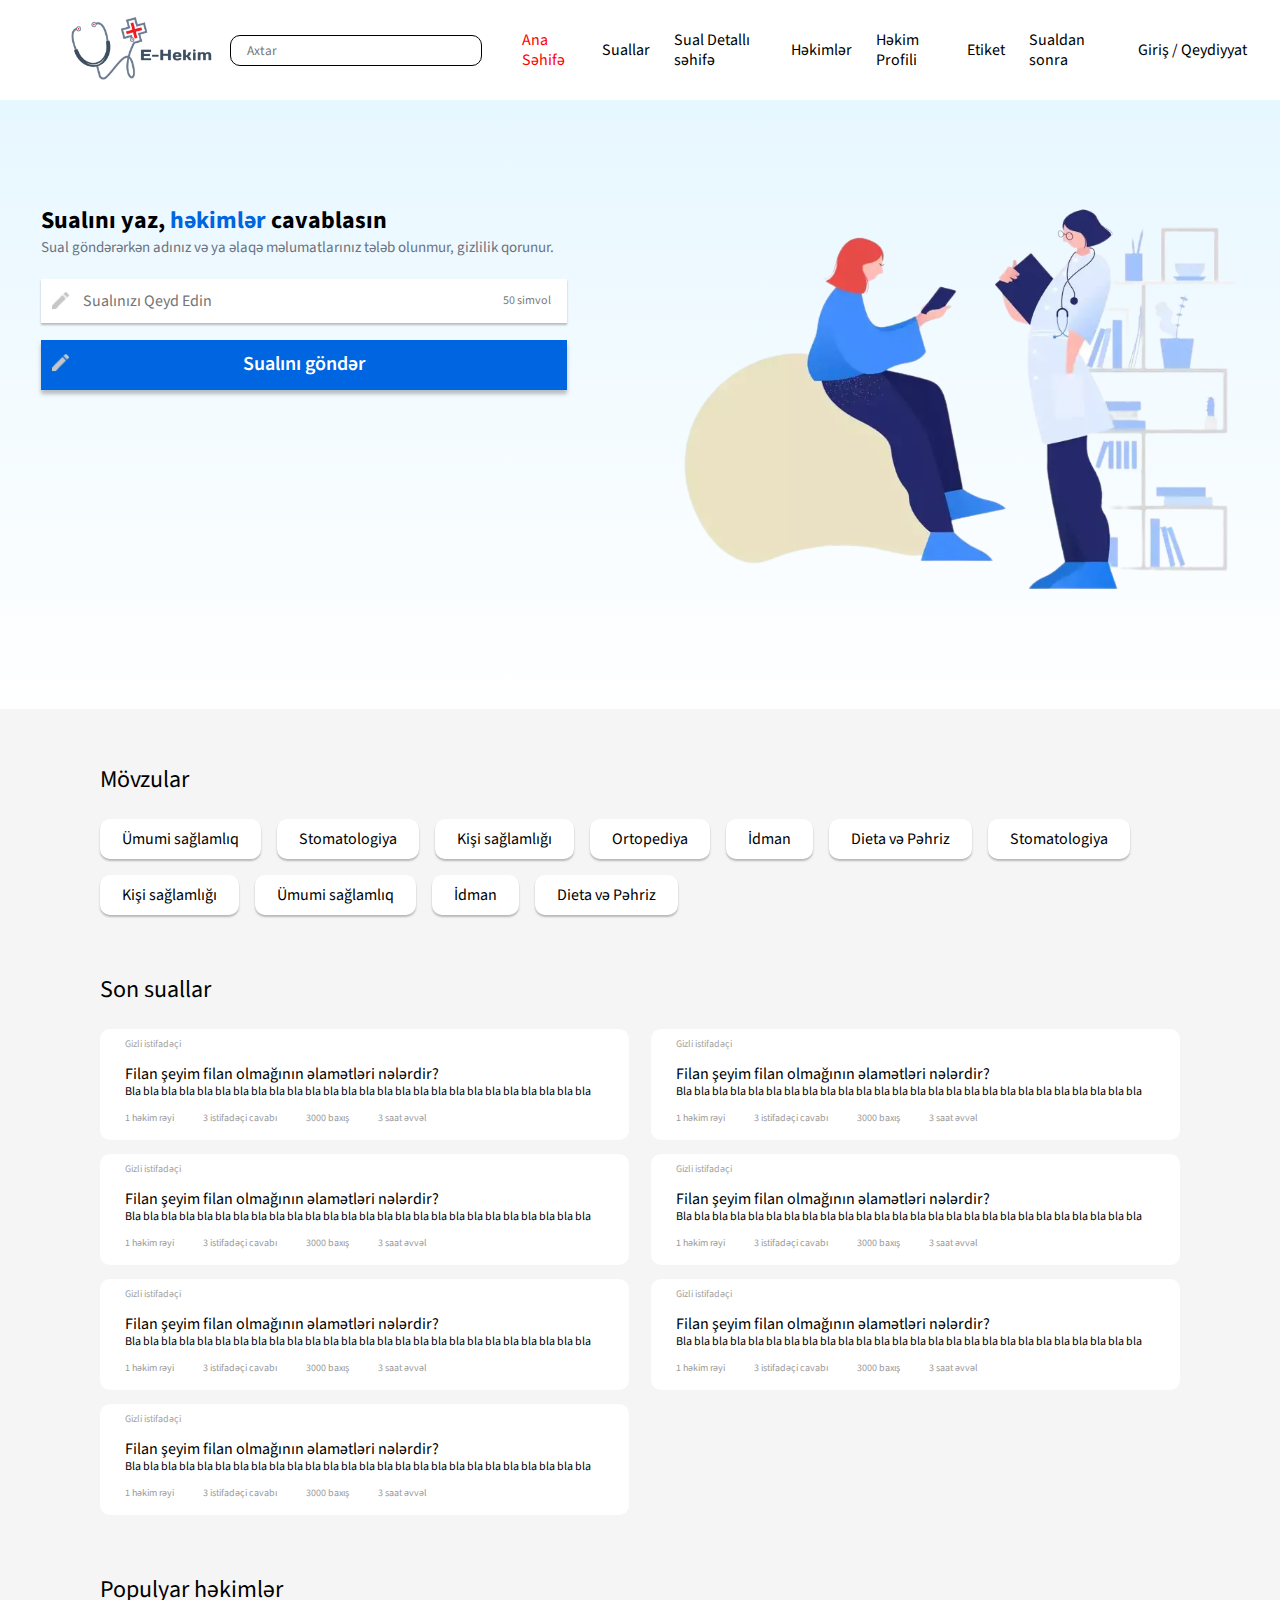
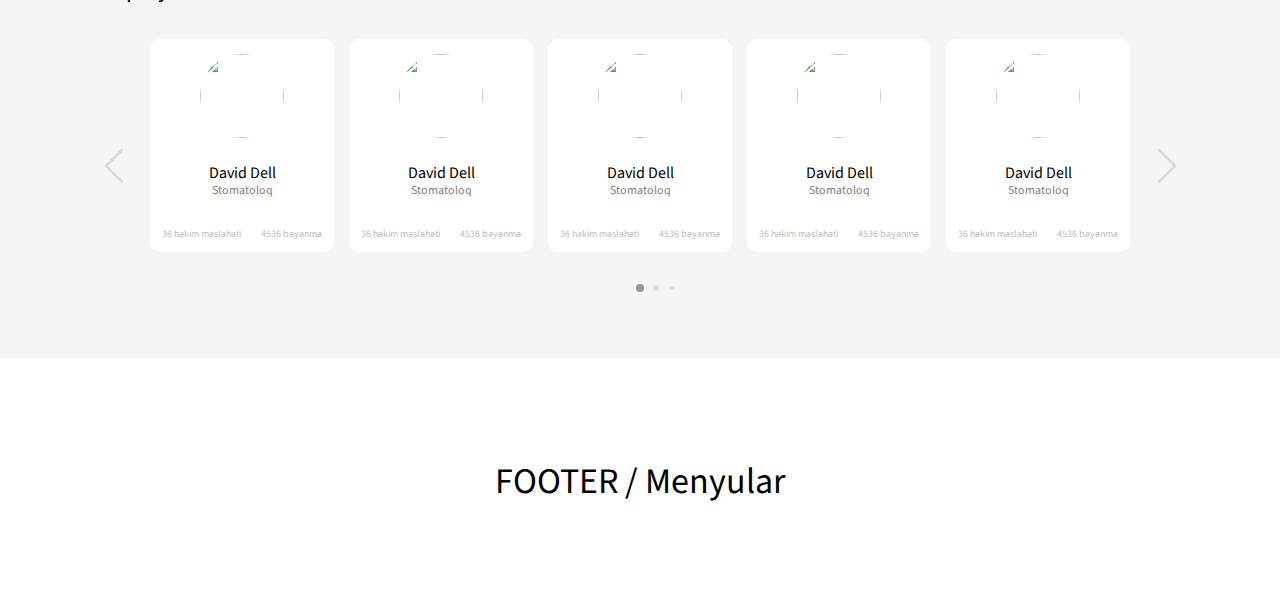
==== commit 17027462: "Created doctor-detail.html" ====
--- a/index.html
+++ b/index.html
@@ -45,20 +45,16 @@
         <h2>Sualını yaz, <span> həkimlər </span>
         cavablasın </h2>
         <p>Sual göndərərkən adınız və ya əlaqə məlumatlarınız tələb olunmur, gizlilik qorunur.</p>
-
-
-
-
 </div>
 
         <form action="#" method="post">
-            <input type="text"  placeholder="Sualınızı qeyd edin">
-            <span>60 simvol</span>
+            <input type="text" id="question-short" placeholder="Sualınızı qeyd edin" maxlength="50">
+            <span id="input-symbol-length">50 simvol</span>
             <div class="img">
                 <img src="./img/pen.png" alt="pen" class="pen" >
             </div>
 
-            <textarea placeholder="Problemi ətraflı təsvir edin"></textarea>
+            <textarea id="textarea" placeholder="Problemi ətraflı təsvir edin"></textarea>
             <div class="img-text">
                 <img src="./img/pen.png" alt="pen" class="pen" >
             </div>
@@ -477,7 +473,31 @@
 
 
 
-
+<script src="https://code.jquery.com/jquery-3.6.3.min.js" integrity="sha256-pvPw+upLPUjgMXY0G+8O0xUf+/Im1MZjXxxgOcBQBXU=" crossorigin="anonymous"></script>
+<script>
+    $(document).ready(function (){
+        $("#textarea").hide()
+        $("#textarea + .img-text").hide()
+
+        $("#question-short").on("input",()=>{
+
+            $("#input-symbol-length").html(50-$("#question-short").val().length+" simvol")
+
+            if($("#question-short").val().length >= 50 ){
+
+                $("#textarea").slideDown()
+                $("#textarea + .img-text").slideDown()
+                // $("#textarea").focus()
+
+            }else{
+                $("#textarea").slideUp()
+                $("#textarea + .img-text").slideUp()
+
+            }
+        })
+    })
+
+</script>
 
 
 <!-- Swiper JS -->
--- a/css/style.css
+++ b/css/style.css
@@ -166,8 +166,9 @@
     height: 44px;
     position: relative;
     font-weight: 400;
-    font-size: 16px;
+    font-size: 14px;
     line-height: 20px;
+    text-transform:capitalize ;
 }
 
 main .left form input[type="text"]:placeholder-shown {
@@ -213,6 +214,7 @@
     left: 11px;
     top: 62px;
 
+
 }
 
 
@@ -234,6 +236,7 @@
     font-weight: 400;
     font-size: 16px;
     line-height: 20px;
+    display: none;
 }
 
 main .left form textarea:placeholder-shown {
@@ -358,12 +361,14 @@
     flex-direction: column;
     gap: 13px;
 }
+
 section article.final-questions .question-carts .question-cart:hover {
 
 
     box-shadow: rgba(99, 99, 99, 0.2) 0px 2px 8px 0px;
 
 }
+
 section article.final-questions .question-carts .question-cart .author {
     font-weight: 400;
     font-size: 10px;
@@ -451,10 +456,11 @@
     height: 213px;
 }
 
-.card:hover{
+.card:hover {
     box-shadow: rgba(99, 99, 99, 0.2) 0px 2px 8px 0px;
 
 }
+
 .image-content,
 .card-content {
     display: flex;
@@ -604,25 +610,48 @@
     background: #fff;
     border-radius: 10px;
     padding: 8px;
-    height: 50px;
-
-
-}
-
-section.category-body section.category-main .send-question input {
-
-    width: 100%;
-    height: 100%;
+
+
+
+
+}
+section.category-body section.category-main .send-question form {
+    display: flex;
+    gap: 5px;
+    flex-direction: row;
+    width: 100%;
+
+}
+section.category-body section.category-main .send-question input[type="text"] {
+
+    width: 90%;
+    height: 40px;
     background: #EDEDED;
     font-weight: 400;
-    font-size: 12px;
+    font-size: 16px;
     line-height: 15px;
-    color: #A7A7A7;
+    color: #000;
     text-decoration: none;
     text-indent: 24px;
     border-radius: 5px;
-}
-
+    padding: 5px 10px;
+
+}
+section.category-body section.category-main .send-question input[type="submit"]:disabled{
+    background-color: #7D7D7D;
+    cursor: not-allowed;
+}
+section.category-body section.category-main .send-question input[type="submit"]{
+    height: 40px;
+    border-radius: 5px;
+    background-color: darkgreen;
+    color: #fff;
+    padding: 5px 10px;
+    width: 10%;
+    cursor: pointer;
+
+
+}
 
 section.category-body section.category-main a {
     background: #FFFFFF;
@@ -634,7 +663,8 @@
     justify-content: space-between;
     gap: 13px;
 }
-section.category-body section.category-main a:hover{
+
+section.category-body section.category-main a:hover {
     box-shadow: rgba(99, 99, 99, 0.2) 0px 2px 8px 0px;
 
 }
@@ -719,7 +749,7 @@
     display: flex;
     flex-direction: column;
     gap: 15px;
-    margin-top: 55px;
+
     border-radius: 10px;
 }
 
@@ -752,7 +782,8 @@
     font-weight: 500;
     color: #0152B1;
 }
-section.category-body aside section.categories ul li a:hover{
+
+section.category-body aside section.categories ul li a:hover {
     text-decoration: underline;
 }
 
@@ -822,7 +853,8 @@
     align-items: center;
     gap: 10px;
 }
-section.category-body aside section.doctors-of-category .doctors-lists a.doctor-item:hover{
+
+section.category-body aside section.doctors-of-category .doctors-lists a.doctor-item:hover {
     box-shadow: rgba(0, 0, 0, 0.04) 0px 3px 5px;
 }
 
@@ -922,7 +954,8 @@
     line-height: 40px;
 
 }
-.login-body section form input[type="submit"]:hover{
+
+.login-body section form input[type="submit"]:hover {
     box-shadow: rgba(0, 0, 0, 0.1) 0px 4px 6px -1px, rgba(0, 0, 0, 0.06) 0px 2px 4px -1px;
     cursor: pointer;
 
@@ -944,11 +977,13 @@
     text-align: center;
     color: #000000;
 
-}.login-body section a:hover{
+}
+
+.login-body section a:hover {
     text-decoration: underline;
- }
-
-     /*********************  Login Page End  *********************/
+}
+
+/*********************  Login Page End  *********************/
 
 
 /*********************  Register Page Start  *********************/
@@ -1210,7 +1245,11 @@
     font-size: 20px;
     line-height: 25px;
     color: #000000;
-}section.category-body aside section.similiar-questions .similiar-questions-lists a:hover{text-decoration: underline}
+}
+
+section.category-body aside section.similiar-questions .similiar-questions-lists a:hover {
+    text-decoration: underline
+}
 
 
 section.category-body aside section.similiar-questions .similiar-questions-lists a span.count-answer {
@@ -1782,13 +1821,454 @@
     align-items: center;
 
 }
-main.doctor-catalog-page section.doctor-catalog-components section.doctors-catalog-items .doctor-catalog-pagination a:hover{
+
+main.doctor-catalog-page section.doctor-catalog-components section.doctors-catalog-items .doctor-catalog-pagination a:hover {
     box-shadow: rgba(99, 99, 99, 0.2) 0px 2px 8px 0px;
 
 }
 
 
 /*********************  Doctor Catalog Page End  *********************/
+
+
+/*********************  Doctor Profile Page Start  *********************/
+
+.main-doctor-profile {
+    width: 100%;
+    display: flex;
+    gap: 20px;
+    padding: 50px 70px;
+
+}
+
+.main-doctor-profile .doctor-reels {
+    width: calc(100% - 400px);
+    display: flex;
+    flex-direction: column;
+    gap: 20px;
+    justify-content: flex-start;
+    padding: 0;
+}
+
+.main-doctor-profile .doctor-reels .top-buttons {
+    width: 100%;
+    display: flex;
+    align-items: center;
+    justify-content: space-between;
+
+}
+
+.main-doctor-profile .doctor-reels .top-buttons button {
+    width: 30%;
+    height: 61px;
+    background: #D9D9D9;
+    font-weight: 400;
+    font-size: 100%;
+    line-height: 30px;
+    color: #000000;
+    display: flex;
+    justify-content: center;
+    align-items: center;
+    border-radius: 10px;
+}
+
+.main-doctor-profile .doctor-reels .top-buttons button.active {
+    background: #95F2FF;
+}
+
+.main-doctor-profile .doctor-reels .top-buttons button:hover {
+    box-shadow: rgba(99, 99, 99, 0.2) 0px 2px 8px 0px;
+    cursor: pointer;
+}
+
+.main-doctor-profile .doctor-reels .doctor-reply {
+    width: 100%;
+    display: flex;
+    flex-direction: column;
+    gap: 20px;
+}
+
+.main-doctor-profile .doctor-reels .doctor-reply .doctor-body-item {
+    width: 100%;
+    border-radius: 10px;
+    background: #fff;
+    padding: 23px 27px;
+    display: flex;
+    flex-direction: column;
+}
+
+.main-doctor-profile .doctor-reels .doctor-reply .doctor-body-item .top{
+    width: 100%;
+    display: flex;
+    justify-content: space-between;
+    align-items: center;
+    height: 40px;
+
+}
+
+.main-doctor-profile .doctor-reels .doctor-reply .doctor-body-item .top .left{
+    font-style: normal;
+    font-weight: 400;
+    font-size: 10px;
+    line-height: 13px;
+    color: #A2A2A2;
+
+}.main-doctor-profile .doctor-reels .doctor-reply .doctor-body-item .top .right{
+    padding: 5px 10px;
+    background: #9f9b9b;
+    display: flex;
+    justify-content: center;
+    align-items: center;
+    gap: 5px;
+    color: #fff;
+    border-radius: 10px;
+
+}
+}.main-doctor-profile .doctor-reels .doctor-reply .doctor-body-item .top .right svg{
+    width: 16px;
+    height: 16px;
+
+
+ }
+
+
+.main-doctor-profile .doctor-reels .doctor-reply .doctor-body-item .center{
+    display: flex;
+    width: 100%;
+    flex-direction: column;
+    gap: 16px;
+
+}
+
+
+.main-doctor-profile .doctor-reels .doctor-reply .doctor-body-item .center .name{
+    display: flex;
+    gap: 10px;
+    align-items: center;
+    width: 100%;
+
+
+}
+
+
+.main-doctor-profile .doctor-reels .doctor-reply .doctor-body-item .center .name .doctor-img{
+    width: 40px;
+    height: 40px;
+    border-radius: 50%;
+    background-position: center;
+    background-size: cover;
+    background-repeat: no-repeat;
+
+}
+
+.main-doctor-profile .doctor-reels .doctor-reply .doctor-body-item .center .name span{
+    font-weight: 600;
+    font-size: 20px;
+    line-height: 25px;
+
+    color: #000000;
+}
+
+.main-doctor-profile .doctor-reels .doctor-reply .doctor-body-item .center .name svg{
+    width: 16px;
+    height: 16px;
+}
+
+.main-doctor-profile .doctor-reels .doctor-reply .doctor-body-item .center p{
+    font-weight: 400;
+    font-size: 16px;
+
+    color: #444141;
+}
+
+.main-doctor-profile .doctor-reels .doctor-reply .doctor-body-item .bottom{
+    width: 100%;
+    display: flex;
+    margin-top: 16px;
+
+    border-radius: 0;
+}
+
+.main-doctor-profile .doctor-reels .doctor-reply .doctor-body-item .bottom .left{
+    width: 10%;
+    display: flex;
+    flex-direction: column;
+    justify-content:flex-start;
+    align-items: center;
+
+}
+.main-doctor-profile .doctor-reels .doctor-reply .doctor-body-item .bottom .left svg{
+    width: 20px;
+    height: 20px;
+}
+
+.main-doctor-profile .doctor-reels .doctor-reply .doctor-body-item .bottom .right{
+    width: 90%;
+    background-color: #ece9e9;
+    border-left: 10px solid #211f1f;
+    display: flex;
+    flex-direction: column;
+}
+.main-doctor-profile .doctor-reels .doctor-reply .doctor-body-item .bottom .right .top{
+    width: 100%;
+    display: flex;
+    justify-content: space-between;
+    align-items: center;
+    padding: 0 10px;
+    border-bottom:1px solid #9f9d9d;
+
+}
+
+.main-doctor-profile .doctor-reels .doctor-reply .doctor-body-item .bottom .right .top .left{
+    font-style: normal;
+    font-weight: 400;
+    font-size: 10px;
+    line-height: 13px;
+    color: #A2A2A2;
+    width: 50%;
+    display: flex;
+    justify-content: flex-start;
+    flex-direction: row;
+    padding: 0;
+
+}
+
+.main-doctor-profile .doctor-reels .doctor-reply .doctor-body-item .bottom .right .top .right-s{
+    display: flex;
+    gap: 10px;
+   align-items: center;
+
+}
+.main-doctor-profile .doctor-reels .doctor-reply .doctor-body-item .bottom p{
+
+    font-weight: 500;
+    font-size: 20px;
+    line-height: 25px;
+padding: 10px;
+    color: #383737;
+
+}
+
+.main-doctor-profile .doctor-reels .doctor-reply .doctor-body-item .bottom .bottom{
+    width: 100%;
+    display: flex;
+    padding: 10px;
+    flex-direction: row;
+    gap: 16px;
+
+}
+.main-doctor-profile .doctor-reels .doctor-reply .doctor-body-item .bottom .bottom span{
+
+    font-weight: 400;
+    font-size: 14px;
+
+    color: #a29f9f;
+}
+
+
+.main-doctor-profile .doctor-information {
+    width: 400px;
+
+
+}
+
+.main-doctor-profile .doctor-information .body {
+    width: 400px;
+    background: #fff;
+    padding: 32px 25px;
+
+    border-radius: 10px;
+    display: flex;
+    flex-direction: column;
+}
+
+.main-doctor-profile .doctor-information .body .top {
+    width: 100%;
+    display: flex;
+    flex-direction: column;
+    gap: 10px;
+    justify-content: center;
+    align-items: center;
+
+
+}
+
+.main-doctor-profile .doctor-information .body .top .doctor-profile-photo {
+    width: 200px;
+    background-position: center;
+    background-size: contain;
+
+    height: 200px;
+    border-radius: 50%;
+
+
+}
+
+.main-doctor-profile .doctor-information .body .top h4 {
+    font-style: normal;
+    font-weight: 400;
+    font-size: 20px;
+    line-height: 25px;
+
+    color: #000000;
+
+
+}
+
+.main-doctor-profile .doctor-information .body .top p {
+    font-style: normal;
+    font-weight: 400;
+    font-size: 14px;
+    line-height: 18px;
+    /* identical to box height */
+
+
+    color: #000000;
+
+}
+
+.main-doctor-profile .doctor-information .body .top span {
+    font-style: normal;
+    font-weight: 400;
+    font-size: 14px;
+    line-height: 18px;
+    /* identical to box height */
+
+
+    color: #000000;
+}
+
+
+.main-doctor-profile .doctor-information .body .top .footer {
+    width: 100%;
+    display: flex;
+    justify-content: space-around;
+
+
+}
+
+.main-doctor-profile .doctor-information .body .top .footer .left span, .main-doctor-profile .doctor-information .body .top .footer .right span {
+    display: flex;
+    flex-direction: column;
+    align-items: center;
+    font-weight: 400;
+    font-size: 14px;
+    line-height: 18px;
+    text-align: center;
+
+    color: #000000;
+}
+
+.main-doctor-profile .doctor-information .body .divider {
+    width: 100%;
+    height: 1px;
+    background: #C9C9C9;
+    margin-top: 40px;
+    margin-bottom: 30px;
+}
+
+.main-doctor-profile .doctor-information .body .bottom {
+    width: 100%;
+    display: flex;
+    flex-direction: column;
+    gap: 10px;
+}
+
+.main-doctor-profile .doctor-information .body .bottom a {
+    width: 349px;
+    height: 58px;
+    background: #81FFBB;
+    border-radius: 10px;
+    font-weight: 400;
+    font-size: 16px;
+    line-height: 18px;
+    /* identical to box height */
+
+    display: flex;
+    justify-content: center;
+    align-items: center;
+    color: #000000;
+
+}
+.main-doctor-profile .doctor-information .body .bottom a:hover {
+    background: #71efab;
+
+}
+
+
+.main-doctor-profile .doctor-reels .doctor-reels-body .doctor-about{
+    width: 100%;
+display: none;
+padding: 23px 27px;
+    border-radius: 10px;
+    background: #fff;
+
+
+}
+
+.main-doctor-profile .doctor-reels .doctor-reels-body .doctor-about p{
+    font-weight: 400;
+    font-size: 24px;
+    line-height: 30px;
+    color: #000000;
+
+}
+
+.main-doctor-profile .doctor-reels .doctor-reels-body .patients-opinions{
+    display: none;
+    width: 100%;
+    flex-direction: column;
+    gap: 16px;
+}
+
+
+.main-doctor-profile .doctor-reels .doctor-reels-body .patients-opinions .patients-opinions-item{
+    width: 100%;
+    background: #FFFFFF;
+    border-radius: 10px;
+    display: flex;
+    flex-direction: row;
+    padding: 12px 26px 30px 26px;
+
+}
+
+.main-doctor-profile .doctor-reels .doctor-reels-body .patients-opinions .patients-opinions-item .left{
+    width: 20%;
+    display: flex;
+    flex-direction: column;
+    align-items: center;
+    justify-content: flex-start;
+
+}
+
+.main-doctor-profile .doctor-reels .doctor-reels-body .patients-opinions .patients-opinions-item .left .patients-img{
+    width: 36px;
+    height: 36px;
+    border-radius: 50%;
+    background-size: cover;
+    background-position: center;
+    background-repeat: no-repeat;
+}
+.main-doctor-profile .doctor-reels .doctor-reels-body .patients-opinions .patients-opinions-item .right span{
+    font-weight: 400;
+    font-size: 10px;
+    line-height: 13px;
+    /* identical to box height */
+
+
+    color: #A2A2A2;
+}
+
+.main-doctor-profile .doctor-reels .doctor-reels-body .patients-opinions .patients-opinions-item .right p {
+    font-style: normal;
+    font-weight: 400;
+    font-size: 20px;
+    line-height: 25px;
+margin-top: 12px;
+    color: #000000;
+}
+
+    /*********************  Doctor Profile Page End  *********************/
 
 
 /*********************  Footer  Start  *********************/
@@ -1816,6 +2296,37 @@
 
 /*********************  Responsive Media Query  start  *********************/
 @media screen and (max-width: 768px) {
+    .main-doctor-profile {
+        width: 100%;
+        display: flex;
+        flex-direction: column-reverse;
+
+        gap: 20px;
+        padding: 50px 12px;
+
+    }
+    .main-doctor-profile .doctor-information .body .bottom a {
+        width: 100%;
+    }
+    .main-doctor-profile .doctor-information {
+        width: 100%;
+
+
+    }
+    .main-doctor-profile .doctor-reels {
+        width: 100%;
+
+    }
+
+    .main-doctor-profile .doctor-information .body {
+        width: 100%;
+        background: #fff;
+        padding: 32px 25px;
+
+        border-radius: 10px;
+        display: flex;
+        flex-direction: column;
+    }
     section.category-body section.question-detail {
         width: 100%;
     }
@@ -1875,6 +2386,21 @@
 }
 
 @media only screen and (max-width: 992px) {
+
+    .main-doctor-profile .doctor-reels .top-buttons {
+        width: 100%;
+        display: flex;
+        flex-direction: column;
+        align-items: center;
+        justify-content: center;
+        gap: 10px;
+
+    }
+
+    .main-doctor-profile .doctor-reels .top-buttons a {
+        width: 100%;
+
+    }
     main.doctor-catalog-page section.doctor-catalog-components {
         width: 100%;
         display: flex;
@@ -1885,6 +2411,7 @@
 
 
     }
+
     main.doctor-catalog-page section.doctor-catalog-components aside.doctor-branches {
         width: 100%;
 
@@ -1902,6 +2429,7 @@
         position: sticky;
         top: 10px;
     }
+
     main {
         padding: 12px;
         height: 500px;
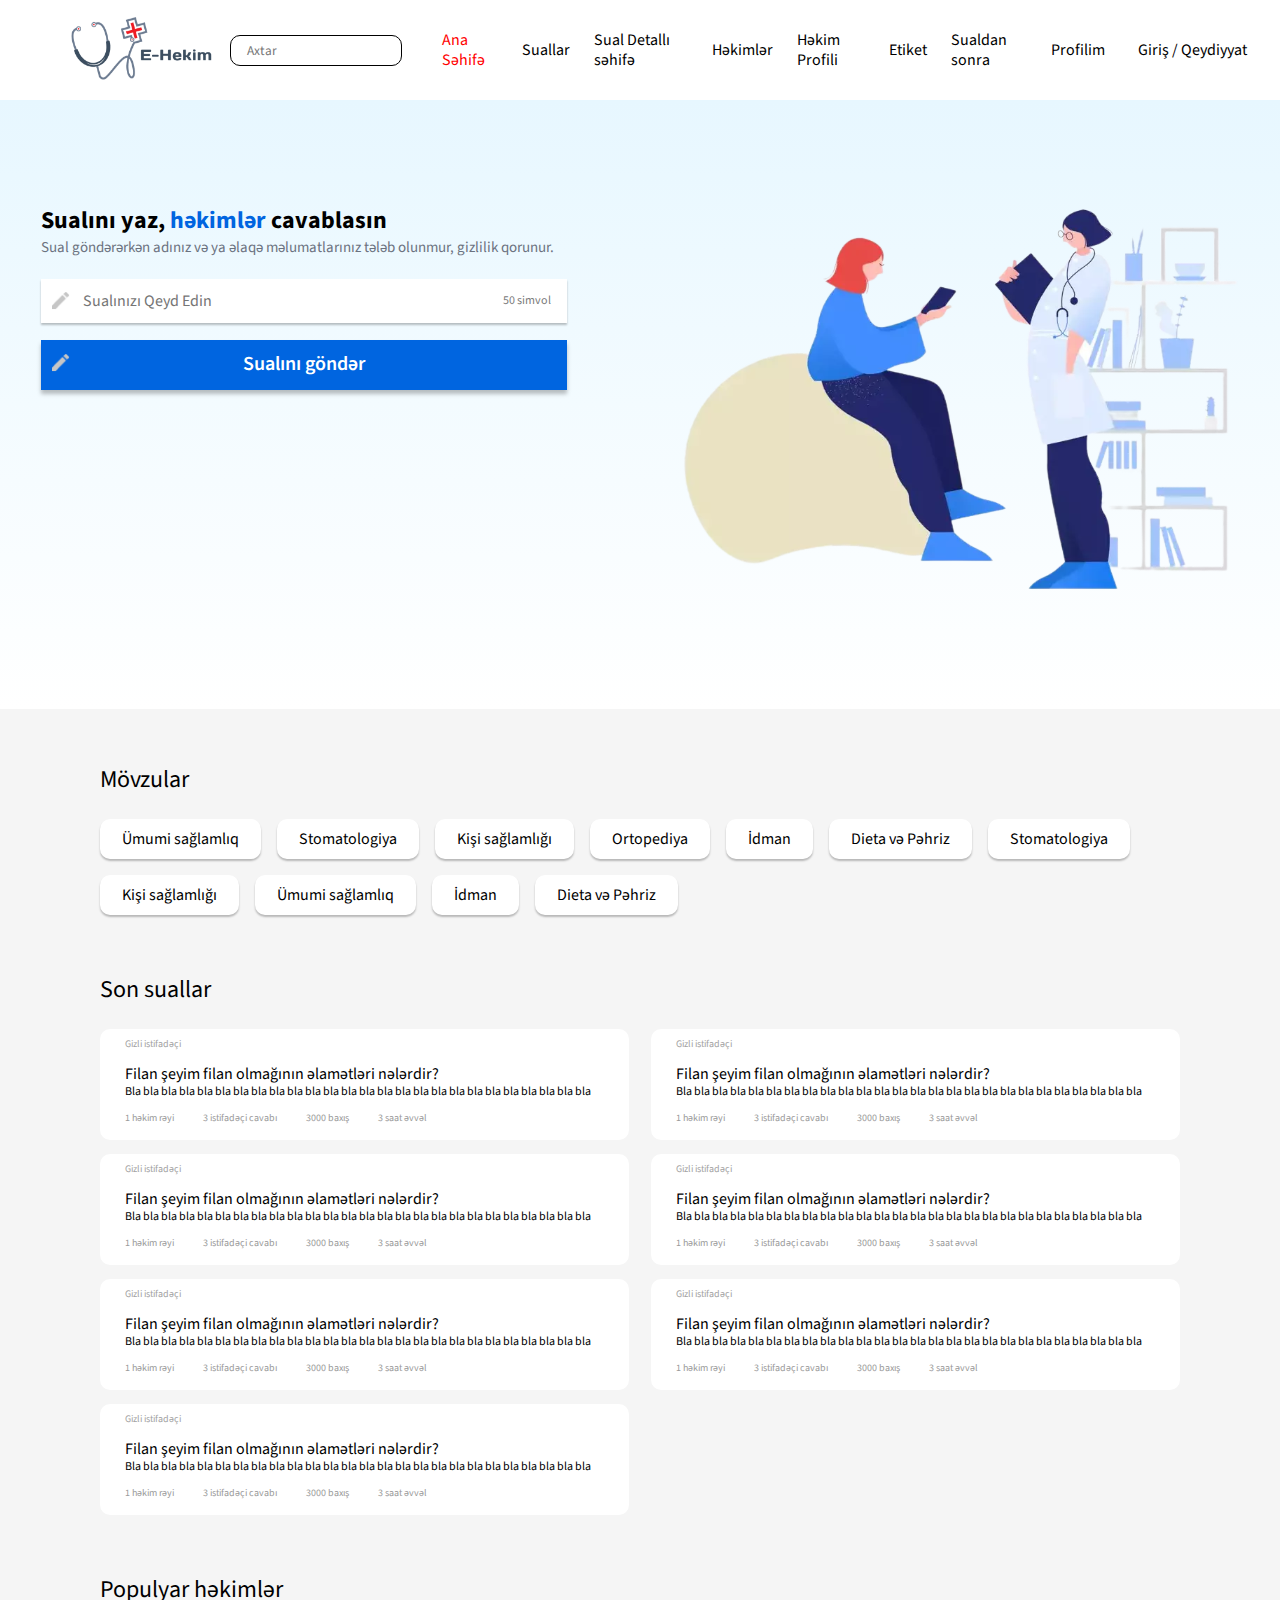
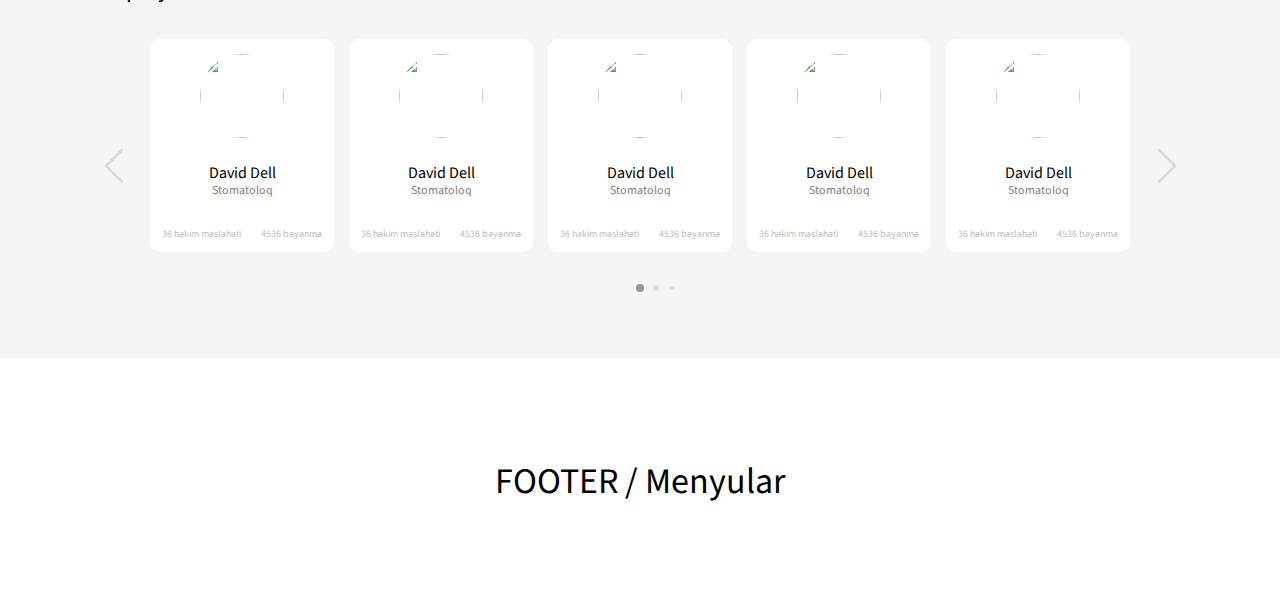
==== commit 3fc99aba: "Created profile.html" ====
--- a/index.html
+++ b/index.html
@@ -27,6 +27,8 @@
             <a href="./doctor-detail.html" >Həkim Profili</a>
             <a href="./tag.html">Etiket</a>
             <a href="./question.html">Sualdan sonra</a>
+            <a href="./profile.html" >Profilim</a>
+
         </div>
 
 
--- a/css/style.css
+++ b/css/style.css
@@ -52,7 +52,7 @@
 }
 
 header .left input {
-    width: 288px;
+    width: 188px;
     height: 31px;
     background: #fff;
     text-indent: 16px;
@@ -1924,11 +1924,9 @@
     border-radius: 10px;
 
 }
-}.main-doctor-profile .doctor-reels .doctor-reply .doctor-body-item .top .right svg{
+.main-doctor-profile .doctor-reels .doctor-reply .doctor-body-item .top .right svg{
     width: 16px;
     height: 16px;
-
-
  }
 
 
@@ -2268,7 +2266,190 @@
     color: #000000;
 }
 
-    /*********************  Doctor Profile Page End  *********************/
+/*********************  Doctor Profile Page End  *********************/
+
+
+/*********************  My Profile Page Start  *********************/
+
+.profile-page{
+    width: 100%;
+    padding: 36px;
+    display: flex;
+    flex-direction: column;
+    gap: 40px;
+
+}
+.profile-page .profile-body{
+    display: flex;
+    gap: 20px;
+    width: 100%;
+    flex-direction:row ;
+}
+.profile-page .profile-body .left{
+
+    /*width: 25%;*/
+    /*display: flex;*/
+    /*gap: 16px;*/
+    /*flex-direction: column;*/
+
+}
+.profile-page .profile-body .left a{
+    width: 100%;
+    height: 60px;
+    display: flex;
+    justify-content: center;
+    align-items: center;
+    background-color: #fff;
+    border-radius: 5px;
+    text-decoration: none;
+    cursor: pointer;
+    color: #000;
+    font-size: 20px;
+    line-height: 25px;
+    font-weight: 400;
+}
+.profile-page .profile-body .left a:hover{
+    background-color: #d3d1d1;
+}
+.profile-page .profile-body .left a.active{
+    background-color: #0258FF;
+    color: #fff;
+}
+
+
+.profile-body aside.left .card {
+    position: relative;
+    border: none;
+    padding: 12px;
+    height: 350px;
+
+}.profile-body aside.left .card:hover{
+    border: none;
+ }
+
+ .profile-body aside.left .menu {
+    width: 80px;
+transition: 0.3s all ease-in-out;
+    background-color: #ffffff;
+    border-radius: 10px;
+    overflow: hidden;
+}
+
+.profile-body aside.left .menu.active {
+    width: 300px;
+}
+
+.profile-body aside.left .toggle {
+    position: absolute;
+    top: -20px;
+    right: -15px;
+    height: 40px;
+    width: 40px;
+    border-radius: 50%;
+    z-index: 1;
+    background-color: #000000;
+    display: flex;
+    align-items: center;
+    justify-content: center;
+    cursor: pointer;
+}
+
+.profile-body aside.left .line-1,
+.profile-body aside.left .line-2 {
+    height: 2px;
+    width: 15px;
+    background-color: #ffffff;
+    transition: 0.5s ease;
+}
+
+.profile-body aside.left .line-1 {
+    transform: rotate(-35deg) translate(5px, 8px);
+}
+
+.profile-body aside.left .line-2 {
+    transform: rotate(35deg) translate(-8px, 0px);
+}
+
+.profile-body aside.left .menu.active .line-1 {
+    transform: rotate(-45deg) translate(5px, 6px);
+}
+
+.profile-body aside.left .menu.active .line-2 {
+    transform: rotate(45deg) translate(-5px, 6px);
+}
+
+.profile-body aside.left ul {
+    position: relative;
+    width: 100%;
+
+    padding: 12px 0 0 0;
+}
+
+.profile-body aside.left li {
+    position: relative;
+    list-style: none;
+    height: 75px;
+    width: 100%;
+padding-left: 26px;
+    display: flex;
+    align-items: center;
+    cursor: pointer;
+    margin: 5px 0;
+}
+
+.profile-body aside.left li:hover {
+    background-color: #dddddd;
+    border-radius: 10px;
+}
+.profile-body aside.left li.active {
+    background-color: #000;
+    border-radius: 10px;
+    color:#fff;
+}
+
+.profile-body aside.left li.active span {
+
+    color:#fff;
+}
+
+.profile-body aside.left li span {
+    font-style: normal;
+    font-weight: 400;
+    font-size: 20px;
+    line-height: 25px;
+    color: #000000;
+
+}
+
+.profile-body aside.left span {
+    margin-left: 20px;
+    white-space: nowrap;
+    visibility: hidden;
+    opacity: 0;
+}
+
+.profile-body aside.left .menu.active span {
+    visibility: visible;
+    opacity: 1;
+}
+
+
+
+
+
+.profile-page .profile-body section.right{
+    width: 100%;
+    background-color: #fff;
+    border-radius: 10px;
+    display: flex;
+    gap: 16px;
+    padding: 23px 27px;
+}
+.profile-page .profile-body section.right h3:last-of-type{
+    margin-top: 30px;
+}
+/*********************  My Profile Page End  *********************/
+
 
 
 /*********************  Footer  Start  *********************/
@@ -2296,15 +2477,7 @@
 
 /*********************  Responsive Media Query  start  *********************/
 @media screen and (max-width: 768px) {
-    .main-doctor-profile {
-        width: 100%;
-        display: flex;
-        flex-direction: column-reverse;
-
-        gap: 20px;
-        padding: 50px 12px;
-
-    }
+
     .main-doctor-profile .doctor-information .body .bottom a {
         width: 100%;
     }
@@ -2386,6 +2559,70 @@
 }
 
 @media only screen and (max-width: 992px) {
+    .main-doctor-profile {
+        width: 100%;
+        display: flex;
+        flex-direction: column;
+        gap: 20px;
+        padding: 12px;
+
+    }
+    .main-doctor-profile .doctor-reels .top-buttons {
+        width: 100%;
+        display: flex;
+        flex-direction: column;
+
+
+    }
+
+    .main-doctor-profile .doctor-reels .top-buttons button {
+        width: 100%;
+        height: 61px;
+        background: #D9D9D9;
+        font-weight: 400;
+        font-size: 100%;
+        line-height: 30px;
+        color: #000000;
+        display: flex;
+        justify-content: center;
+        align-items: center;
+        border-radius: 10px;
+    }
+
+
+
+
+    .profile-body aside.left .toggle{
+        display: none;
+    }
+    .profile-body aside.left .menu {
+        width: 100%;
+        transition: 0.3s all ease-in-out;
+        background-color: #ffffff;
+        border-radius: 10px;
+        overflow: hidden;
+    }
+    .profile-body aside.left .menu.active{
+        width: 100%;
+        transition: 0.3s all ease-in-out;
+        background-color: #ffffff;
+        border-radius: 10px;
+        overflow: hidden;
+    }
+
+    .profile-page .profile-body{
+        display: flex;
+        gap: 50px;
+        width: 100%;
+        flex-direction:column ;
+    }
+
+
+    .profile-page .profile-body .left,    .profile-page .profile-body section.right {
+        width: 100%;
+
+    }
+
 
     .main-doctor-profile .doctor-reels .top-buttons {
         width: 100%;
